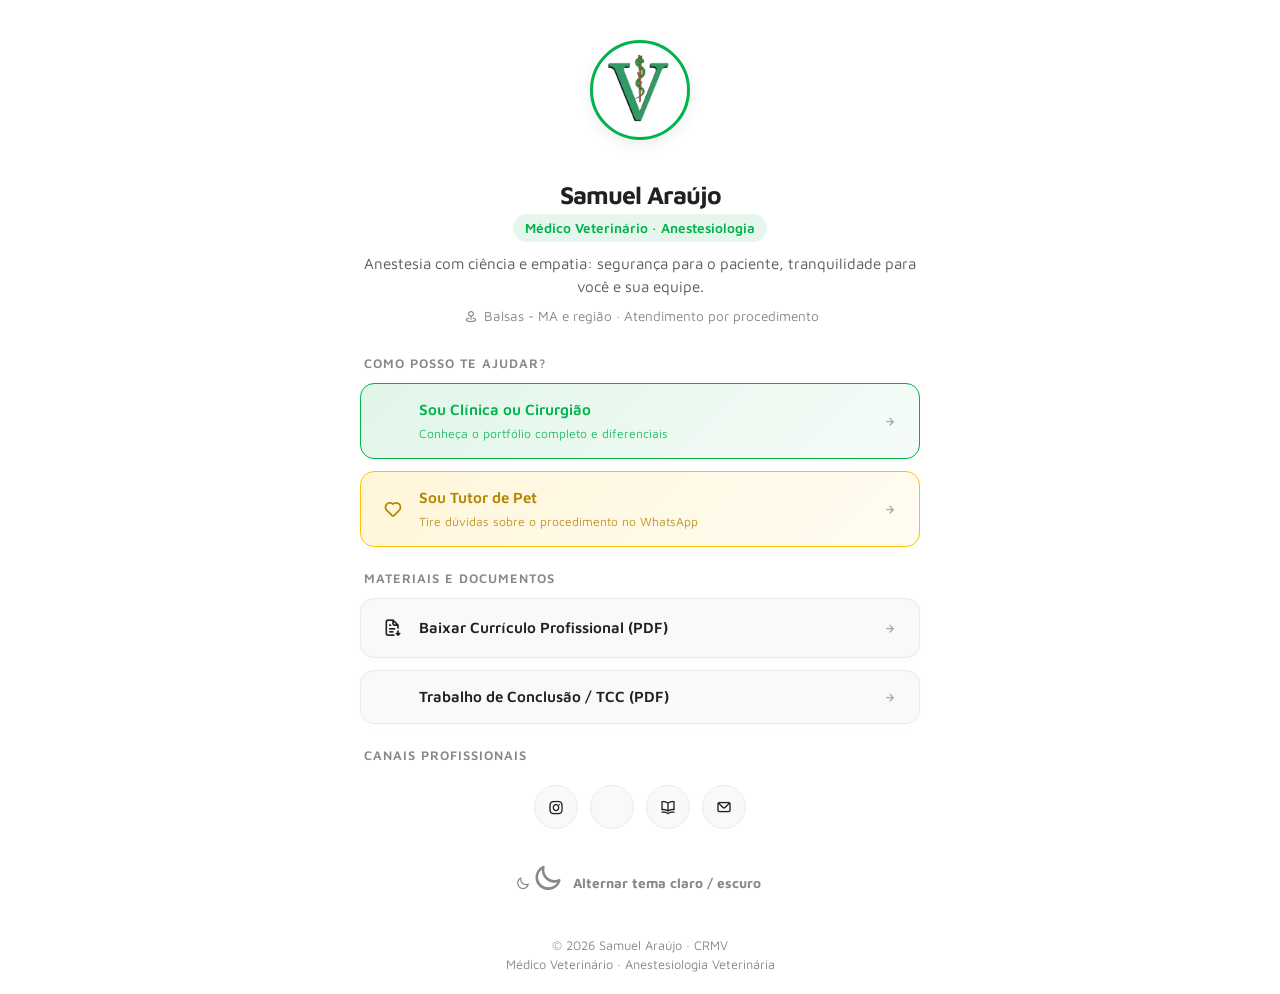
==== links/index.html @ de607daa "feat: estruturacao da pagina do Instagram e eventos de analytics (Fase 2 / 1.2) - Cria subpasta link" ====
<!doctype html>
<html lang="pt-br">
<head>
  <!-- Google Analytics (GA4) -->
  <script async src="https://www.googletagmanager.com/gtag/js?id=G-RKEN3DRMSZ"></script>
  <script>
    window.dataLayer = window.dataLayer || [];
    function gtag(){dataLayer.push(arguments);}
    gtag('js', new Date());
    gtag('config', 'G-RKEN3DRMSZ');
  </script>

  <meta charset="utf-8">
  <meta name="viewport" content="width=device-width, initial-scale=1, shrink-to-fit=no">
  <meta name="description" content="Samuel Araújo | Médico Veterinário Anestesiologista. Anestesia multimodal, segurança e conforto para pacientes veterinários. Links e contatos rápidos.">
  <meta name="author" content="Samuel Araújo">

  <!-- Open Graph / Meta Compartilhamento -->
  <meta property="og:type" content="website">
  <meta property="og:url" content="https://chichat1.github.io/portfolio/links/">
  <meta property="og:title" content="Samuel Araújo | Médico Veterinário Anestesiologista">
  <meta property="og:description" content="Anestesia veterinária multimodal balanceada. Contatos rápidos para clínicas, colegas e tutores.">
  <meta property="og:image" content="https://chichat1.github.io/portfolio/assets/images/og/og-links.jpg">

  <title>Samuel Araújo | Links & Contatos</title>

  <link rel="icon" type="image/png" href="../assets/images/optimized/favicon.png">
  <link rel="stylesheet" href="../assets/css/bootstrap.min.css">
  <link rel="stylesheet" href="../assets/css/unicons.css">
  <link rel="stylesheet" href="../assets/css/style.css">
  <link rel="stylesheet" href="../assets/css/links.css">
</head>

<body class="links-page" data-page="links">
  <div class="links-container">
    <!-- Cabeçalho do Perfil -->
    <header class="links-header">
      <div class="links-avatar-wrapper">
        <img src="../assets/images/optimized/headerlight.webp"
             data-src-dark="../assets/images/optimized/headerdark.webp"
             alt="Foto profissional Samuel Araújo"
             class="links-avatar">
      </div>
      <h1 class="links-title">Samuel Araújo</h1>
      <span class="links-badge">Médico Veterinário · Anestesiologia</span>
      <p class="links-bio">Anestesia com ciência e empatia: segurança para o paciente, tranquilidade para você e sua equipe.</p>
      <div class="links-location">
        <i class="uil uil-map-pin-alt"></i> Balsas - MA e região · Atendimento por procedimento
      </div>
    </header>

    <!-- Bifurcação por Público -->
    <main>
      <div class="links-section-title">Como posso te ajudar?</div>

      <!-- Para Clínicas / Cirurgiões -->
      <a href="../index.html" class="link-btn-card featured-clinic">
        <div class="link-btn-content">
          <span class="link-btn-icon"><i class="uil uil-hospital"></i></span>
          <div>
            <div>Sou Clínica ou Cirurgião</div>
            <small style="font-weight: normal; opacity: 0.85;">Conheça o portfólio completo e diferenciais</small>
          </div>
        </div>
        <span class="link-btn-arrow"><i class="uil uil-arrow-right"></i></span>
      </a>

      <!-- Para Tutores -->
      <a href="https://wa.me/5563992332009?text=Ol%C3%A1%2C%20Samuel!%20Sou%20tutor%20e%20gostaria%20de%20tirar%20d%C3%BAvidas%20sobre%20a%20anestesia%20do%20meu%20pet."
         target="_blank" rel="noopener noreferrer" class="link-btn-card featured-tutor">
        <div class="link-btn-content">
          <span class="link-btn-icon"><i class="uil uil-heart"></i></span>
          <div>
            <div>Sou Tutor de Pet</div>
            <small style="font-weight: normal; opacity: 0.85;">Tire dúvidas sobre o procedimento no WhatsApp</small>
          </div>
        </div>
        <span class="link-btn-arrow"><i class="uil uil-arrow-right"></i></span>
      </a>

      <!-- Materiais & Documentos -->
      <div class="links-section-title">Materiais e Documentos</div>

      <a href="../assets/docs/cv-samuel-araujo.pdf" target="_blank" rel="noopener noreferrer" class="link-btn-card">
        <div class="link-btn-content">
          <span class="link-btn-icon"><i class="uil uil-file-download-alt"></i></span>
          <div>Baixar Currículo Profissional (PDF)</div>
        </div>
        <span class="link-btn-arrow"><i class="uil uil-arrow-right"></i></span>
      </a>

      <a href="../assets/docs/tcc-samuel-araujo.pdf" target="_blank" rel="noopener noreferrer" class="link-btn-card">
        <div class="link-btn-content">
          <span class="link-btn-icon"><i class="uil uil-graduation-cap"></i></span>
          <div>Trabalho de Conclusão / TCC (PDF)</div>
        </div>
        <span class="link-btn-arrow"><i class="uil uil-arrow-right"></i></span>
      </a>

      <!-- Redes Sociais e Perfis -->
      <div class="links-section-title">Canais Profissionais</div>

      <div class="links-social-grid">
        <a href="https://www.instagram.com/mvsamuel.ajlima/" target="_blank" rel="noopener noreferrer"
           class="links-social-icon-btn" title="Instagram" aria-label="Instagram">
          <i class="uil uil-instagram"></i>
        </a>
        <a href="https://www.linkedin.com/in/araujosamuelima/" target="_blank" rel="noopener noreferrer"
           class="links-social-icon-btn" title="LinkedIn" aria-label="LinkedIn">
          <i class="uil uil-linkedin"></i>
        </a>
        <a href="http://lattes.cnpq.br/4197961647434142" target="_blank" rel="noopener noreferrer"
           class="links-social-icon-btn" title="Currículo Lattes" aria-label="Currículo Lattes">
          <i class="uil uil-book-open"></i>
        </a>
        <a href="mailto:mvsamuel.ajlima@gmail.com" class="links-social-icon-btn" title="E-mail" aria-label="E-mail">
          <i class="uil uil-envelope"></i>
        </a>
      </div>

      <!-- Alternador de Tema -->
      <div class="links-theme-toggle">
        <button type="button" class="color-mode">
          <i class="color-mode-icon uil uil-moon"></i> Alternar tema claro / escuro
        </button>
      </div>
    </main>

    <!-- Rodapé -->
    <footer class="links-footer">
      <div>© 2026 Samuel Araújo · CRMV</div>
      <div>Médico Veterinário · Anestesiologia Veterinária</div>
    </footer>
  </div>

  <script src="../assets/js/jquery-3.7.1.min.js"></script>
  <script src="../assets/js/custom.js"></script>
  <script src="../assets/js/analytics-events.js"></script>
</body>
</html>
---- assets/css/unicons.css ----
@font-face {
  font-family: 'unicons';
  src: url('../fonts/unicons.eot?42479262');
  src: url('../fonts/unicons.eot?42479262#iefix') format('embedded-opentype'),
       url('../fonts/unicons.woff2?42479262') format('woff2'),
       url('../fonts/unicons.woff?42479262') format('woff'),
       url('../fonts/unicons.ttf?42479262') format('truetype'),
       url('../fonts/unicons.svg?42479262#unicons') format('svg');
  font-weight: normal;
  font-style: normal;
}
/* Chrome hack: SVG is rendered more smooth in Windozze. 100% magic, uncomment if you need it. */
/* Note, that will break hinting! In other OS-es font will be not as sharp as it could be */
/*
@media screen and (-webkit-min-device-pixel-ratio:0) {
  @font-face {
    font-family: 'unicons';
    src: url('../font/unicons.svg?42479262#unicons') format('svg');
  }
}
*/
 
 [class^="uil-"]:before, [class*=" uil-"]:before {
  font-family: "unicons";
  font-style: normal;
  font-weight: normal;
  speak: none;
 
  display: inline-block;
  text-decoration: inherit;
  width: 1em;
  margin-right: .2em;
  text-align: center;
  /* opacity: .8; */
 
  /* For safety - reset parent styles, that can break glyph codes*/
  font-variant: normal;
  text-transform: none;
 
  /* fix buttons height, for twitter bootstrap */
  line-height: 1em;
 
  /* Animation center compensation - margins should be symmetric */
  /* remove if not needed */
  margin-left: .2em;
 
  /* you can be more comfortable with increased icons size */
  /* font-size: 120%; */
 
  /* Font smoothing. That was taken from TWBS */
  -webkit-font-smoothing: antialiased;
  -moz-osx-font-smoothing: grayscale;
 
  /* Uncomment for 3D effect */
  /* text-shadow: 1px 1px 1px rgba(127, 127, 127, 0.3); */
}
 
.uil-abacus:before { content: '\e800'; } /* '' */
.uil-accessible-icon-alt:before { content: '\e801'; } /* '' */
.uil-adjust-alt:before { content: '\e802'; } /* '' */
.uil-adjust-circle:before { content: '\e803'; } /* '' */
.uil-adjust-half:before { content: '\e804'; } /* '' */
.uil-adjust:before { content: '\e805'; } /* '' */
.uil-airplay:before { content: '\e806'; } /* '' */
.uil-align-alt:before { content: '\e807'; } /* '' */
.uil-align-center-alt:before { content: '\e808'; } /* '' */
.uil-align-center-h:before { content: '\e809'; } /* '' */
.uil-align-center-justify:before { content: '\e80a'; } /* '' */
.uil-align-center-v:before { content: '\e80b'; } /* '' */
.uil-align-center:before { content: '\e80c'; } /* '' */
.uil-align-justify:before { content: '\e80d'; } /* '' */
.uil-align-left-justify:before { content: '\e80e'; } /* '' */
.uil-align-left:before { content: '\e80f'; } /* '' */
.uil-align-letter-right:before { content: '\e810'; } /* '' */
.uil-align-right-justify:before { content: '\e811'; } /* '' */
.uil-align-right:before { content: '\e812'; } /* '' */
.uil-align:before { content: '\e813'; } /* '' */
.uil-ambulance:before { content: '\e814'; } /* '' */
.uil-analysis:before { content: '\e815'; } /* '' */
.uil-analytics:before { content: '\e816'; } /* '' */
.uil-anchor:before { content: '\e817'; } /* '' */
.uil-android-phone-slash:before { content: '\e818'; } /* '' */
.uil-angle-double-down:before { content: '\e819'; } /* '' */
.uil-angle-double-left:before { content: '\e81a'; } /* '' */
.uil-angle-double-right:before { content: '\e81b'; } /* '' */
.uil-angle-double-up:before { content: '\e81c'; } /* '' */
.uil-angle-down:before { content: '\e81d'; } /* '' */
.uil-angle-left:before { content: '\e81e'; } /* '' */
.uil-angle-right-b:before { content: '\e81f'; } /* '' */
.uil-angle-right:before { content: '\e820'; } /* '' */
.uil-angle-up:before { content: '\e821'; } /* '' */
.uil-annoyed-alt:before { content: '\e822'; } /* '' */
.uil-annoyed:before { content: '\e823'; } /* '' */
.uil-apps:before { content: '\e824'; } /* '' */
.uil-archive-alt:before { content: '\e825'; } /* '' */
.uil-archive:before { content: '\e826'; } /* '' */
.uil-arrow-break:before { content: '\e827'; } /* '' */
.uil-arrow-circle-down:before { content: '\e828'; } /* '' */
.uil-arrow-circle-left:before { content: '\e829'; } /* '' */
.uil-arrow-circle-right:before { content: '\e82a'; } /* '' */
.uil-arrow-circle-up:before { content: '\e82b'; } /* '' */
.uil-arrow-compress-h:before { content: '\e82c'; } /* '' */
.uil-arrow-down-left:before { content: '\e82d'; } /* '' */
.uil-arrow-down-right:before { content: '\e82e'; } /* '' */
.uil-arrow-down:before { content: '\e82f'; } /* '' */
.uil-arrow-from-right:before { content: '\e830'; } /* '' */
.uil-arrow-from-top:before { content: '\e831'; } /* '' */
.uil-arrow-growth:before { content: '\e832'; } /* '' */
.uil-arrow-left:before { content: '\e833'; } /* '' */
.uil-arrow-random:before { content: '\e834'; } /* '' */
.uil-arrow-resize-diagonal:before { content: '\e835'; } /* '' */
.uil-arrow-right:before { content: '\e836'; } /* '' */
.uil-arrow-to-bottom:before { content: '\e837'; } /* '' */
.uil-arrow-to-right:before { content: '\e838'; } /* '' */
.uil-arrow-up-left:before { content: '\e839'; } /* '' */
.uil-arrow-up-right:before { content: '\e83a'; } /* '' */
.uil-arrow-up:before { content: '\e83b'; } /* '' */
.uil-arrows-h-alt:before { content: '\e83c'; } /* '' */
.uil-arrows-h:before { content: '\e83d'; } /* '' */
.uil-arrows-left-down:before { content: '\e83e'; } /* '' */
.uil-arrows-maximize:before { content: '\e83f'; } /* '' */
.uil-arrows-merge:before { content: '\e840'; } /* '' */
.uil-arrows-resize-h:before { content: '\e841'; } /* '' */
.uil-arrows-resize-v:before { content: '\e842'; } /* '' */
.uil-arrows-resize:before { content: '\e843'; } /* '' */
.uil-arrows-right-down:before { content: '\e844'; } /* '' */
.uil-arrows-shrink-h:before { content: '\e845'; } /* '' */
.uil-arrows-shrink-v:before { content: '\e846'; } /* '' */
.uil-arrows-up-right:before { content: '\e847'; } /* '' */
.uil-arrows-v-alt:before { content: '\e848'; } /* '' */
.uil-arrows-v:before { content: '\e849'; } /* '' */
.uil-at:before { content: '\e84a'; } /* '' */
.uil-atm-card:before { content: '\e84b'; } /* '' */
.uil-atom:before { content: '\e84c'; } /* '' */
.uil-auto-flash:before { content: '\e84d'; } /* '' */
.uil-award-alt:before { content: '\e84e'; } /* '' */
.uil-award:before { content: '\e84f'; } /* '' */
.uil-baby-carriage:before { content: '\e850'; } /* '' */
.uil-backpack:before { content: '\e851'; } /* '' */
.uil-backspace:before { content: '\e852'; } /* '' */
.uil-backward:before { content: '\e853'; } /* '' */
.uil-bag-alt:before { content: '\e854'; } /* '' */
.uil-bag-slash:before { content: '\e855'; } /* '' */
.uil-bag:before { content: '\e856'; } /* '' */
.uil-ball:before { content: '\e857'; } /* '' */
.uil-ban:before { content: '\e858'; } /* '' */
.uil-bars:before { content: '\e859'; } /* '' */
.uil-basketball-hoop:before { content: '\e85a'; } /* '' */
.uil-basketball:before { content: '\e85b'; } /* '' */
.uil-battery-bolt:before { content: '\e85c'; } /* '' */
.uil-battery-empty:before { content: '\e85d'; } /* '' */
.uil-bed-double:before { content: '\e85e'; } /* '' */
.uil-bed:before { content: '\e85f'; } /* '' */
.uil-bell-school:before { content: '\e860'; } /* '' */
.uil-bell-slash:before { content: '\e861'; } /* '' */
.uil-bill:before { content: '\e862'; } /* '' */
.uil-bitcoin-circle:before { content: '\e863'; } /* '' */
.uil-bitcoin:before { content: '\e864'; } /* '' */
.uil-bluetooth-b:before { content: '\e865'; } /* '' */
.uil-bolt-alt:before { content: '\e866'; } /* '' */
.uil-bolt-slash:before { content: '\e867'; } /* '' */
.uil-bolt:before { content: '\e868'; } /* '' */
.uil-book-alt:before { content: '\e869'; } /* '' */
.uil-book-medical:before { content: '\e86a'; } /* '' */
.uil-book-open:before { content: '\e86b'; } /* '' */
.uil-book-reader:before { content: '\e86c'; } /* '' */
.uil-book:before { content: '\e86d'; } /* '' */
.uil-bookmark-full:before { content: '\e86e'; } /* '' */
.uil-bookmark:before { content: '\e86f'; } /* '' */
.uil-books:before { content: '\e870'; } /* '' */
.uil-boombox:before { content: '\e871'; } /* '' */
.uil-border-alt:before { content: '\e872'; } /* '' */
.uil-border-bottom:before { content: '\e873'; } /* '' */
.uil-border-clear:before { content: '\e874'; } /* '' */
.uil-border-horizontal:before { content: '\e875'; } /* '' */
.uil-border-inner:before { content: '\e876'; } /* '' */
.uil-border-left:before { content: '\e877'; } /* '' */
.uil-border-out:before { content: '\e878'; } /* '' */
.uil-border-right:before { content: '\e879'; } /* '' */
.uil-border-top:before { content: '\e87a'; } /* '' */
.uil-border-vertical:before { content: '\e87b'; } /* '' */
.uil-box:before { content: '\e87c'; } /* '' */
.uil-briefcase-alt:before { content: '\e87d'; } /* '' */
.uil-briefcase:before { content: '\e87e'; } /* '' */
.uil-bright:before { content: '\e87f'; } /* '' */
.uil-brightness-empty:before { content: '\e880'; } /* '' */
.uil-brightness-half:before { content: '\e881'; } /* '' */
.uil-brightness-low:before { content: '\e882'; } /* '' */
.uil-brightness-minus:before { content: '\e883'; } /* '' */
.uil-brightness-plus:before { content: '\e884'; } /* '' */
.uil-brightness:before { content: '\e885'; } /* '' */
.uil-bring-bottom:before { content: '\e886'; } /* '' */
.uil-bring-front:before { content: '\e887'; } /* '' */
.uil-brush-alt:before { content: '\e888'; } /* '' */
.uil-bug:before { content: '\e889'; } /* '' */
.uil-building:before { content: '\e88a'; } /* '' */
.uil-bullseye:before { content: '\e88b'; } /* '' */
.uil-bus-alt:before { content: '\e88c'; } /* '' */
.uil-bus-school:before { content: '\e88d'; } /* '' */
.uil-bus:before { content: '\e88e'; } /* '' */
.uil-calcualtor:before { content: '\e88f'; } /* '' */
.uil-calculator-alt:before { content: '\e890'; } /* '' */
.uil-calendar-alt:before { content: '\e891'; } /* '' */
.uil-calendar-slash:before { content: '\e892'; } /* '' */
.uil-calender:before { content: '\e893'; } /* '' */
.uil-calling:before { content: '\e894'; } /* '' */
.uil-camera-plus:before { content: '\e895'; } /* '' */
.uil-camera-slash:before { content: '\e896'; } /* '' */
.uil-camera:before { content: '\e897'; } /* '' */
.uil-cancel:before { content: '\e898'; } /* '' */
.uil-capsule:before { content: '\e899'; } /* '' */
.uil-capture:before { content: '\e89a'; } /* '' */
.uil-car-sideview:before { content: '\e89b'; } /* '' */
.uil-car-slash:before { content: '\e89c'; } /* '' */
.uil-car-wash:before { content: '\e89d'; } /* '' */
.uil-car:before { content: '\e89e'; } /* '' */
.uil-card-atm:before { content: '\e89f'; } /* '' */
.uil-caret-right:before { content: '\e8a0'; } /* '' */
.uil-cart:before { content: '\e8a1'; } /* '' */
.uil-cell:before { content: '\e8a2'; } /* '' */
.uil-celsius:before { content: '\e8a3'; } /* '' */
.uil-chart-bar-alt:before { content: '\e8a4'; } /* '' */
.uil-chart-bar:before { content: '\e8a5'; } /* '' */
.uil-chart-down:before { content: '\e8a6'; } /* '' */
.uil-chart-growth-alt:before { content: '\e8a7'; } /* '' */
.uil-chart-growth:before { content: '\e8a8'; } /* '' */
.uil-chart-line:before { content: '\e8a9'; } /* '' */
.uil-chart-pie-alt:before { content: '\e8aa'; } /* '' */
.uil-chart-pie:before { content: '\e8ab'; } /* '' */
.uil-chart:before { content: '\e8ac'; } /* '' */
.uil-chat-bubble-user:before { content: '\e8ad'; } /* '' */
.uil-chat-info:before { content: '\e8ae'; } /* '' */
.uil-chat:before { content: '\e8af'; } /* '' */
.uil-check-circle:before { content: '\e8b0'; } /* '' */
.uil-check-square:before { content: '\e8b1'; } /* '' */
.uil-check:before { content: '\e8b2'; } /* '' */
.uil-circle-layer:before { content: '\e8b3'; } /* '' */
.uil-circle:before { content: '\e8b4'; } /* '' */
.uil-circuit:before { content: '\e8b5'; } /* '' */
.uil-clapper-board:before { content: '\e8b6'; } /* '' */
.uil-clipboard-alt:before { content: '\e8b7'; } /* '' */
.uil-clipboard-blank:before { content: '\e8b8'; } /* '' */
.uil-clipboard-notes:before { content: '\e8b9'; } /* '' */
.uil-clipboard:before { content: '\e8ba'; } /* '' */
.uil-clock-eight:before { content: '\e8bb'; } /* '' */
.uil-clock-five:before { content: '\e8bc'; } /* '' */
.uil-clock-nine:before { content: '\e8bd'; } /* '' */
.uil-clock-seven:before { content: '\e8be'; } /* '' */
.uil-clock-ten:before { content: '\e8bf'; } /* '' */
.uil-clock-three:before { content: '\e8c0'; } /* '' */
.uil-clock-two:before { content: '\e8c1'; } /* '' */
.uil-clock:before { content: '\e8c2'; } /* '' */
.uil-closed-captioning:before { content: '\e8c3'; } /* '' */
.uil-cloud-block:before { content: '\e8c4'; } /* '' */
.uil-cloud-bookmark:before { content: '\e8c5'; } /* '' */
.uil-cloud-check:before { content: '\e8c6'; } /* '' */
.uil-cloud-computing:before { content: '\e8c7'; } /* '' */
.uil-cloud-data-connection:before { content: '\e8c8'; } /* '' */
.uil-cloud-database-tree:before { content: '\e8c9'; } /* '' */
.uil-cloud-download:before { content: '\e8ca'; } /* '' */
.uil-cloud-drizzle:before { content: '\e8cb'; } /* '' */
.uil-cloud-exclamation:before { content: '\e8cc'; } /* '' */
.uil-cloud-hail:before { content: '\e8cd'; } /* '' */
.uil-cloud-heart:before { content: '\e8ce'; } /* '' */
.uil-cloud-info:before { content: '\e8cf'; } /* '' */
.uil-cloud-lock:before { content: '\e8d0'; } /* '' */
.uil-cloud-meatball:before { content: '\e8d1'; } /* '' */
.uil-cloud-moon-hail:before { content: '\e8d2'; } /* '' */
.uil-cloud-moon-meatball:before { content: '\e8d3'; } /* '' */
.uil-cloud-moon-rain:before { content: '\e8d4'; } /* '' */
.uil-cloud-moon-showers:before { content: '\e8d5'; } /* '' */
.uil-cloud-moon:before { content: '\e8d6'; } /* '' */
.uil-cloud-question:before { content: '\e8d7'; } /* '' */
.uil-cloud-rain-sun:before { content: '\e8d8'; } /* '' */
.uil-cloud-rain:before { content: '\e8d9'; } /* '' */
.uil-cloud-redo:before { content: '\e8da'; } /* '' */
.uil-cloud-set:before { content: '\e8db'; } /* '' */
.uil-cloud-share:before { content: '\e8dc'; } /* '' */
.uil-cloud-shield:before { content: '\e8dd'; } /* '' */
.uil-cloud-showers-alt:before { content: '\e8de'; } /* '' */
.uil-cloud-showers-heavy:before { content: '\e8df'; } /* '' */
.uil-cloud-showers:before { content: '\e8e0'; } /* '' */
.uil-cloud-slash:before { content: '\e8e1'; } /* '' */
.uil-cloud-sun-hail:before { content: '\e8e2'; } /* '' */
.uil-cloud-sun-meatball:before { content: '\e8e3'; } /* '' */
.uil-cloud-sun-rain-alt:before { content: '\e8e4'; } /* '' */
.uil-cloud-sun-rain:before { content: '\e8e5'; } /* '' */
.uil-cloud-sun-tear:before { content: '\e8e6'; } /* '' */
.uil-cloud-sun:before { content: '\e8e7'; } /* '' */
.uil-cloud-times:before { content: '\e8e8'; } /* '' */
.uil-cloud-unlock:before { content: '\e8e9'; } /* '' */
.uil-cloud-upload:before { content: '\e8ea'; } /* '' */
.uil-cloud-wifi:before { content: '\e8eb'; } /* '' */
.uil-cloud-wind:before { content: '\e8ec'; } /* '' */
.uil-cloud:before { content: '\e8ed'; } /* '' */
.uil-clouds:before { content: '\e8ee'; } /* '' */
.uil-club:before { content: '\e8ef'; } /* '' */
.uil-code:before { content: '\e8f0'; } /* '' */
.uil-coffee:before { content: '\e8f1'; } /* '' */
.uil-cog:before { content: '\e8f2'; } /* '' */
.uil-coins:before { content: '\e8f3'; } /* '' */
.uil-columns:before { content: '\e8f4'; } /* '' */
.uil-comment-alt-block:before { content: '\e8f5'; } /* '' */
.uil-comment-alt-chart-lines:before { content: '\e8f6'; } /* '' */
.uil-comment-alt-check:before { content: '\e8f7'; } /* '' */
.uil-comment-alt-dots:before { content: '\e8f8'; } /* '' */
.uil-comment-alt-download:before { content: '\e8f9'; } /* '' */
.uil-comment-alt-edit:before { content: '\e8fa'; } /* '' */
.uil-comment-alt-exclamation:before { content: '\e8fb'; } /* '' */
.uil-comment-alt-heart:before { content: '\e8fc'; } /* '' */
.uil-comment-alt-image:before { content: '\e8fd'; } /* '' */
.uil-comment-alt-info:before { content: '\e8fe'; } /* '' */
.uil-comment-alt-lines:before { content: '\e8ff'; } /* '' */
.uil-comment-alt-lock:before { content: '\e900'; } /* '' */
.uil-comment-alt-medical:before { content: '\e901'; } /* '' */
.uil-comment-alt-message:before { content: '\e902'; } /* '' */
.uil-comment-alt-notes:before { content: '\e903'; } /* '' */
.uil-comment-alt-plus:before { content: '\e904'; } /* '' */
.uil-comment-alt-question:before { content: '\e905'; } /* '' */
.uil-comment-alt-redo:before { content: '\e906'; } /* '' */
.uil-comment-alt-search:before { content: '\e907'; } /* '' */
.uil-comment-alt-share:before { content: '\e908'; } /* '' */
.uil-comment-alt-shield:before { content: '\e909'; } /* '' */
.uil-comment-alt-upload:before { content: '\e90a'; } /* '' */
.uil-comment-alt-verify:before { content: '\e90b'; } /* '' */
.uil-comment-alt:before { content: '\e90c'; } /* '' */
.uil-comment-block:before { content: '\e90d'; } /* '' */
.uil-comment-chart-line:before { content: '\e90e'; } /* '' */
.uil-comment-check:before { content: '\e90f'; } /* '' */
.uil-comment-dots:before { content: '\e910'; } /* '' */
.uil-comment-download:before { content: '\e911'; } /* '' */
.uil-comment-edit:before { content: '\e912'; } /* '' */
.uil-comment-exclamation:before { content: '\e913'; } /* '' */
.uil-comment-heart:before { content: '\e914'; } /* '' */
.uil-comment-image:before { content: '\e915'; } /* '' */
.uil-comment-info-alt:before { content: '\e916'; } /* '' */
.uil-comment-info:before { content: '\e917'; } /* '' */
.uil-comment-lines:before { content: '\e918'; } /* '' */
.uil-comment-lock:before { content: '\e919'; } /* '' */
.uil-comment-medical:before { content: '\e91a'; } /* '' */
.uil-comment-message:before { content: '\e91b'; } /* '' */
.uil-comment-notes:before { content: '\e91c'; } /* '' */
.uil-comment-plus:before { content: '\e91d'; } /* '' */
.uil-comment-question:before { content: '\e91e'; } /* '' */
.uil-comment-redo:before { content: '\e91f'; } /* '' */
.uil-comment-search:before { content: '\e920'; } /* '' */
.uil-comment-share:before { content: '\e921'; } /* '' */
.uil-comment-shield:before { content: '\e922'; } /* '' */
.uil-comment-slash:before { content: '\e923'; } /* '' */
.uil-comment-upload:before { content: '\e924'; } /* '' */
.uil-comment-verify:before { content: '\e925'; } /* '' */
.uil-comment:before { content: '\e926'; } /* '' */
.uil-comments-alt:before { content: '\e927'; } /* '' */
.uil-comments:before { content: '\e928'; } /* '' */
.uil-commnet-alt-slash:before { content: '\e929'; } /* '' */
.uil-compact-disc:before { content: '\e92a'; } /* '' */
.uil-compass:before { content: '\e92b'; } /* '' */
.uil-compress-alt-left:before { content: '\e92c'; } /* '' */
.uil-compress-alt:before { content: '\e92d'; } /* '' */
.uil-compress-arrows:before { content: '\e92e'; } /* '' */
.uil-compress-lines:before { content: '\e92f'; } /* '' */
.uil-compress-point:before { content: '\e930'; } /* '' */
.uil-compress-v:before { content: '\e931'; } /* '' */
.uil-compress:before { content: '\e932'; } /* '' */
.uil-computer-mouse:before { content: '\e933'; } /* '' */
.uil-confused:before { content: '\e934'; } /* '' */
.uil-constructor:before { content: '\e935'; } /* '' */
.uil-copy-alt:before { content: '\e936'; } /* '' */
.uil-copy-landscape:before { content: '\e937'; } /* '' */
.uil-copy:before { content: '\e938'; } /* '' */
.uil-copyright:before { content: '\e939'; } /* '' */
.uil-corner-down-left:before { content: '\e93a'; } /* '' */
.uil-corner-down-right-alt:before { content: '\e93b'; } /* '' */
.uil-corner-down-right:before { content: '\e93c'; } /* '' */
.uil-corner-left-down:before { content: '\e93d'; } /* '' */
.uil-corner-right-down:before { content: '\e93e'; } /* '' */
.uil-corner-up-left-alt:before { content: '\e93f'; } /* '' */
.uil-corner-up-left:before { content: '\e940'; } /* '' */
.uil-corner-up-right-alt:before { content: '\e941'; } /* '' */
.uil-corner-up-right:before { content: '\e942'; } /* '' */
.uil-creative-commons-pd-alt:before { content: '\e943'; } /* '' */
.uil-creative-commons-pd:before { content: '\e944'; } /* '' */
.uil-crockery:before { content: '\e945'; } /* '' */
.uil-crop-alt-rotate-left:before { content: '\e946'; } /* '' */
.uil-crop-alt-rotate-right:before { content: '\e947'; } /* '' */
.uil-crop-alt:before { content: '\e948'; } /* '' */
.uil-crosshair-alt:before { content: '\e949'; } /* '' */
.uil-crosshair:before { content: '\e94a'; } /* '' */
.uil-crosshairs:before { content: '\e94b'; } /* '' */
.uil-cube:before { content: '\e94c'; } /* '' */
.uil-data-sharing:before { content: '\e94d'; } /* '' */
.uil-database-alt:before { content: '\e94e'; } /* '' */
.uil-database:before { content: '\e94f'; } /* '' */
.uil-desert:before { content: '\e950'; } /* '' */
.uil-desktop-alt-slash:before { content: '\e951'; } /* '' */
.uil-desktop-alt:before { content: '\e952'; } /* '' */
.uil-desktop-cloud-alt:before { content: '\e953'; } /* '' */
.uil-desktop-slash:before { content: '\e954'; } /* '' */
.uil-desktop:before { content: '\e955'; } /* '' */
.uil-dialpad-alt:before { content: '\e956'; } /* '' */
.uil-dialpad:before { content: '\e957'; } /* '' */
.uil-diamond:before { content: '\e958'; } /* '' */
.uil-diary-alt:before { content: '\e959'; } /* '' */
.uil-diary:before { content: '\e95a'; } /* '' */
.uil-dice-five:before { content: '\e95b'; } /* '' */
.uil-dice-four:before { content: '\e95c'; } /* '' */
.uil-dice-one:before { content: '\e95d'; } /* '' */
.uil-dice-six:before { content: '\e95e'; } /* '' */
.uil-dice-three:before { content: '\e95f'; } /* '' */
.uil-dice-two:before { content: '\e960'; } /* '' */
.uil-direction:before { content: '\e961'; } /* '' */
.uil-directions:before { content: '\e962'; } /* '' */
.uil-dizzy-meh:before { content: '\e963'; } /* '' */
.uil-dna:before { content: '\e964'; } /* '' */
.uil-document-layout-center:before { content: '\e965'; } /* '' */
.uil-document-layout-left:before { content: '\e966'; } /* '' */
.uil-document-layout-right:before { content: '\e967'; } /* '' */
.uil-document:before { content: '\e968'; } /* '' */
.uil-dollar-alt:before { content: '\e969'; } /* '' */
.uil-dollar-sign-alt:before { content: '\e96a'; } /* '' */
.uil-dollar-sign:before { content: '\e96b'; } /* '' */
.uil-down-arrow:before { content: '\e96c'; } /* '' */
.uil-download-alt:before { content: '\e96d'; } /* '' */
.uil-dribbble:before { content: '\e96e'; } /* '' */
.uil-drill:before { content: '\e96f'; } /* '' */
.uil-dropbox:before { content: '\e970'; } /* '' */
.uil-dumbbell:before { content: '\e971'; } /* '' */
.uil-edit-alt:before { content: '\e972'; } /* '' */
.uil-edit:before { content: '\e973'; } /* '' */
.uil-ellipsis-h:before { content: '\e974'; } /* '' */
.uil-ellipsis-v:before { content: '\e975'; } /* '' */
.uil-emoji:before { content: '\e976'; } /* '' */
.uil-enter:before { content: '\e977'; } /* '' */
.uil-entry:before { content: '\e978'; } /* '' */
.uil-envelope-add:before { content: '\e979'; } /* '' */
.uil-envelope-alt:before { content: '\e97a'; } /* '' */
.uil-envelope-block:before { content: '\e97b'; } /* '' */
.uil-envelope-bookmark:before { content: '\e97c'; } /* '' */
.uil-envelope-check:before { content: '\e97d'; } /* '' */
.uil-envelope-download-alt:before { content: '\e97e'; } /* '' */
.uil-envelope-download:before { content: '\e97f'; } /* '' */
.uil-envelope-edit:before { content: '\e980'; } /* '' */
.uil-envelope-exclamation:before { content: '\e981'; } /* '' */
.uil-envelope-heart:before { content: '\e982'; } /* '' */
.uil-envelope-info:before { content: '\e983'; } /* '' */
.uil-envelope-lock:before { content: '\e984'; } /* '' */
.uil-envelope-minus:before { content: '\e985'; } /* '' */
.uil-envelope-open:before { content: '\e986'; } /* '' */
.uil-envelope-question:before { content: '\e987'; } /* '' */
.uil-envelope-receive:before { content: '\e988'; } /* '' */
.uil-envelope-redo:before { content: '\e989'; } /* '' */
.uil-envelope-search:before { content: '\e98a'; } /* '' */
.uil-envelope-send:before { content: '\e98b'; } /* '' */
.uil-envelope-share:before { content: '\e98c'; } /* '' */
.uil-envelope-shield:before { content: '\e98d'; } /* '' */
.uil-envelope-star:before { content: '\e98e'; } /* '' */
.uil-envelope-times:before { content: '\e98f'; } /* '' */
.uil-envelope-upload-alt:before { content: '\e990'; } /* '' */
.uil-envelope-upload:before { content: '\e991'; } /* '' */
.uil-envelope:before { content: '\e992'; } /* '' */
.uil-envelopes:before { content: '\e993'; } /* '' */
.uil-equal-circle:before { content: '\e994'; } /* '' */
.uil-euro-circle:before { content: '\e995'; } /* '' */
.uil-euro:before { content: '\e996'; } /* '' */
.uil-exchange-alt:before { content: '\e997'; } /* '' */
.uil-exchange:before { content: '\e998'; } /* '' */
.uil-exclamation-circle:before { content: '\e999'; } /* '' */
.uil-exclamation-octagon:before { content: '\e99a'; } /* '' */
.uil-exclamation-triangle:before { content: '\e99b'; } /* '' */
.uil-exclude:before { content: '\e99c'; } /* '' */
.uil-exit:before { content: '\e99d'; } /* '' */
.uil-expand-alt:before { content: '\e99e'; } /* '' */
.uil-expand-arrows-alt:before { content: '\e99f'; } /* '' */
.uil-expand-arrows:before { content: '\e9a0'; } /* '' */
.uil-expand-from-corner:before { content: '\e9a1'; } /* '' */
.uil-expand-left:before { content: '\e9a2'; } /* '' */
.uil-export:before { content: '\e9a3'; } /* '' */
.uil-exposure-alt:before { content: '\e9a4'; } /* '' */
.uil-exposure-increase:before { content: '\e9a5'; } /* '' */
.uil-external-link-alt:before { content: '\e9a6'; } /* '' */
.uil-eye-slash:before { content: '\e9a7'; } /* '' */
.uil-eye:before { content: '\e9a8'; } /* '' */
.uil-facebook:before { content: '\e9a9'; } /* '' */
.uil-fahrenheit:before { content: '\e9aa'; } /* '' */
.uil-fast-mail-alt:before { content: '\e9ab'; } /* '' */
.uil-fast-mail:before { content: '\e9ac'; } /* '' */
.uil-favorite:before { content: '\e9ad'; } /* '' */
.uil-feedback:before { content: '\e9ae'; } /* '' */
.uil-file-alt:before { content: '\e9af'; } /* '' */
.uil-file-blank:before { content: '\e9b0'; } /* '' */
.uil-file-block-alt:before { content: '\e9b1'; } /* '' */
.uil-file-bookmark-alt:before { content: '\e9b2'; } /* '' */
.uil-file-check-alt:before { content: '\e9b3'; } /* '' */
.uil-file-check:before { content: '\e9b4'; } /* '' */
.uil-file-contract-dollar:before { content: '\e9b5'; } /* '' */
.uil-file-copy-alt:before { content: '\e9b6'; } /* '' */
.uil-file-download-alt:before { content: '\e9b7'; } /* '' */
.uil-file-download:before { content: '\e9b8'; } /* '' */
.uil-file-edit-alt:before { content: '\e9b9'; } /* '' */
.uil-file-exclamation-alt:before { content: '\e9ba'; } /* '' */
.uil-file-exclamation:before { content: '\e9bb'; } /* '' */
.uil-file-heart:before { content: '\e9bc'; } /* '' */
.uil-file-info-alt:before { content: '\e9bd'; } /* '' */
.uil-file-landscape-alt:before { content: '\e9be'; } /* '' */
.uil-file-landscape:before { content: '\e9bf'; } /* '' */
.uil-file-lanscape-slash:before { content: '\e9c0'; } /* '' */
.uil-file-lock-alt:before { content: '\e9c1'; } /* '' */
.uil-file-medical-alt:before { content: '\e9c2'; } /* '' */
.uil-file-medical:before { content: '\e9c3'; } /* '' */
.uil-file-minus-alt:before { content: '\e9c4'; } /* '' */
.uil-file-minus:before { content: '\e9c5'; } /* '' */
.uil-file-network:before { content: '\e9c6'; } /* '' */
.uil-file-plus-alt:before { content: '\e9c7'; } /* '' */
.uil-file-plus:before { content: '\e9c8'; } /* '' */
.uil-file-question-alt:before { content: '\e9c9'; } /* '' */
.uil-file-question:before { content: '\e9ca'; } /* '' */
.uil-file-redo-alt:before { content: '\e9cb'; } /* '' */
.uil-file-search-alt:before { content: '\e9cc'; } /* '' */
.uil-file-share-alt:before { content: '\e9cd'; } /* '' */
.uil-file-shield-alt:before { content: '\e9ce'; } /* '' */
.uil-file-slash:before { content: '\e9cf'; } /* '' */
.uil-file-times-alt:before { content: '\e9d0'; } /* '' */
.uil-file-times:before { content: '\e9d1'; } /* '' */
.uil-file-upload-alt:before { content: '\e9d2'; } /* '' */
.uil-file-upload:before { content: '\e9d3'; } /* '' */
.uil-file:before { content: '\e9d4'; } /* '' */
.uil-files-landscapes-alt:before { content: '\e9d5'; } /* '' */
.uil-files-landscapes:before { content: '\e9d6'; } /* '' */
.uil-film:before { content: '\e9d7'; } /* '' */
.uil-filter-slash:before { content: '\e9d8'; } /* '' */
.uil-filter:before { content: '\e9d9'; } /* '' */
.uil-flask-potion:before { content: '\e9da'; } /* '' */
.uil-flask:before { content: '\e9db'; } /* '' */
.uil-flip-h-alt:before { content: '\e9dc'; } /* '' */
.uil-flip-h:before { content: '\e9dd'; } /* '' */
.uil-flip-v-alt:before { content: '\e9de'; } /* '' */
.uil-flip-v:before { content: '\e9df'; } /* '' */
.uil-flower:before { content: '\e9e0'; } /* '' */
.uil-focus-add:before { content: '\e9e1'; } /* '' */
.uil-focus-target:before { content: '\e9e2'; } /* '' */
.uil-focus:before { content: '\e9e3'; } /* '' */
.uil-folder-check:before { content: '\e9e4'; } /* '' */
.uil-folder-download:before { content: '\e9e5'; } /* '' */
.uil-folder-exclamation:before { content: '\e9e6'; } /* '' */
.uil-folder-heart:before { content: '\e9e7'; } /* '' */
.uil-folder-info:before { content: '\e9e8'; } /* '' */
.uil-folder-lock:before { content: '\e9e9'; } /* '' */
.uil-folder-medical:before { content: '\e9ea'; } /* '' */
.uil-folder-minus:before { content: '\e9eb'; } /* '' */
.uil-folder-network:before { content: '\e9ec'; } /* '' */
.uil-folder-plus:before { content: '\e9ed'; } /* '' */
.uil-folder-question:before { content: '\e9ee'; } /* '' */
.uil-folder-slash:before { content: '\e9ef'; } /* '' */
.uil-folder-times:before { content: '\e9f0'; } /* '' */
.uil-folder-upload:before { content: '\e9f1'; } /* '' */
.uil-folder:before { content: '\e9f2'; } /* '' */
.uil-food:before { content: '\e9f3'; } /* '' */
.uil-football-american:before { content: '\e9f4'; } /* '' */
.uil-football-ball:before { content: '\e9f5'; } /* '' */
.uil-football:before { content: '\e9f6'; } /* '' */
.uil-forecastcloud-moon-tear:before { content: '\e9f7'; } /* '' */
.uil-forwaded-call:before { content: '\e9f8'; } /* '' */
.uil-forward:before { content: '\e9f9'; } /* '' */
.uil-frown:before { content: '\e9fa'; } /* '' */
.uil-game-structure:before { content: '\e9fb'; } /* '' */
.uil-game:before { content: '\e9fc'; } /* '' */
.uil-gift:before { content: '\e9fd'; } /* '' */
.uil-glass-martini-alt-slash:before { content: '\e9fe'; } /* '' */
.uil-glass-martini-alt:before { content: '\e9ff'; } /* '' */
.uil-glass-martini:before { content: '\ea00'; } /* '' */
.uil-glass-tea:before { content: '\ea01'; } /* '' */
.uil-glass:before { content: '\ea02'; } /* '' */
.uil-globe:before { content: '\ea03'; } /* '' */
.uil-gold:before { content: '\ea04'; } /* '' */
.uil-google-drive:before { content: '\ea05'; } /* '' */
.uil-graduation-hat:before { content: '\ea06'; } /* '' */
.uil-graph-bar:before { content: '\ea07'; } /* '' */
.uil-grid:before { content: '\ea08'; } /* '' */
.uil-grids:before { content: '\ea09'; } /* '' */
.uil-grin-tongue-wink-alt:before { content: '\ea0a'; } /* '' */
.uil-grin-tongue-wink:before { content: '\ea0b'; } /* '' */
.uil-grin:before { content: '\ea0c'; } /* '' */
.uil-grip-horizontal-line:before { content: '\ea0d'; } /* '' */
.uil-hdd:before { content: '\ea0e'; } /* '' */
.uil-headphones-alt:before { content: '\ea0f'; } /* '' */
.uil-headphones:before { content: '\ea10'; } /* '' */
.uil-heart-alt:before { content: '\ea11'; } /* '' */
.uil-heart-medical:before { content: '\ea12'; } /* '' */
.uil-heart-rate:before { content: '\ea13'; } /* '' */
.uil-heart-sign:before { content: '\ea14'; } /* '' */
.uil-heart:before { content: '\ea15'; } /* '' */
.uil-heartbeat:before { content: '\ea16'; } /* '' */
.uil-history-alt:before { content: '\ea17'; } /* '' */
.uil-history:before { content: '\ea18'; } /* '' */
.uil-home-alt:before { content: '\ea19'; } /* '' */
.uil-home:before { content: '\ea1a'; } /* '' */
.uil-horizontal-align-center:before { content: '\ea1b'; } /* '' */
.uil-horizontal-align-left:before { content: '\ea1c'; } /* '' */
.uil-horizontal-align-right:before { content: '\ea1d'; } /* '' */
.uil-horizontal-distribution-center:before { content: '\ea1e'; } /* '' */
.uil-horizontal-distribution-left:before { content: '\ea1f'; } /* '' */
.uil-horizontal-distribution-right:before { content: '\ea20'; } /* '' */
.uil-hunting:before { content: '\ea21'; } /* '' */
.uil-image-alt-slash:before { content: '\ea22'; } /* '' */
.uil-image-block:before { content: '\ea23'; } /* '' */
.uil-image-broken:before { content: '\ea24'; } /* '' */
.uil-image-check:before { content: '\ea25'; } /* '' */
.uil-image-download:before { content: '\ea26'; } /* '' */
.uil-image-edit:before { content: '\ea27'; } /* '' */
.uil-image-lock:before { content: '\ea28'; } /* '' */
.uil-image-minus:before { content: '\ea29'; } /* '' */
.uil-image-plus:before { content: '\ea2a'; } /* '' */
.uil-image-question:before { content: '\ea2b'; } /* '' */
.uil-image-redo:before { content: '\ea2c'; } /* '' */
.uil-image-resize-landscape:before { content: '\ea2d'; } /* '' */
.uil-image-resize-square:before { content: '\ea2e'; } /* '' */
.uil-image-search:before { content: '\ea2f'; } /* '' */
.uil-image-share:before { content: '\ea30'; } /* '' */
.uil-image-shield:before { content: '\ea31'; } /* '' */
.uil-image-slash:before { content: '\ea32'; } /* '' */
.uil-image-times:before { content: '\ea33'; } /* '' */
.uil-image-upload:before { content: '\ea34'; } /* '' */
.uil-image-v:before { content: '\ea35'; } /* '' */
.uil-image:before { content: '\ea36'; } /* '' */
.uil-images:before { content: '\ea37'; } /* '' */
.uil-incoming-call:before { content: '\ea38'; } /* '' */
.uil-info-circle:before { content: '\ea39'; } /* '' */
.uil-instagram:before { content: '\ea3a'; } /* '' */
.uil-invoice:before { content: '\ea3b'; } /* '' */
.uil-jackhammer:before { content: '\ea3c'; } /* '' */
.uil-kayak:before { content: '\ea3d'; } /* '' */
.uil-key-skeleton-alt:before { content: '\ea3e'; } /* '' */
.uil-key-skeleton:before { content: '\ea3f'; } /* '' */
.uil-keyboard-alt:before { content: '\ea40'; } /* '' */
.uil-keyboard-hide:before { content: '\ea41'; } /* '' */
.uil-keyboard-show:before { content: '\ea42'; } /* '' */
.uil-keyboard:before { content: '\ea43'; } /* '' */
.uil-keyhole-circle:before { content: '\ea44'; } /* '' */
.uil-keyhole-square-full:before { content: '\ea45'; } /* '' */
.uil-keyhole-square:before { content: '\ea46'; } /* '' */
.uil-kid:before { content: '\ea47'; } /* '' */
.uil-label-alt:before { content: '\ea48'; } /* '' */
.uil-label:before { content: '\ea49'; } /* '' */
.uil-lamp:before { content: '\ea4a'; } /* '' */
.uil-laptop-cloud:before { content: '\ea4b'; } /* '' */
.uil-laptop:before { content: '\ea4c'; } /* '' */
.uil-laughing:before { content: '\ea4d'; } /* '' */
.uil-layer-group-slash:before { content: '\ea4e'; } /* '' */
.uil-layer-group:before { content: '\ea4f'; } /* '' */
.uil-layers-alt:before { content: '\ea50'; } /* '' */
.uil-layers-slash:before { content: '\ea51'; } /* '' */
.uil-layers:before { content: '\ea52'; } /* '' */
.uil-left-arrow-from-left:before { content: '\ea53'; } /* '' */
.uil-left-arrow-to-left:before { content: '\ea54'; } /* '' */
.uil-left-indent-alt:before { content: '\ea55'; } /* '' */
.uil-left-indent:before { content: '\ea56'; } /* '' */
.uil-life-ring:before { content: '\ea57'; } /* '' */
.uil-lightbulb-alt:before { content: '\ea58'; } /* '' */
.uil-lightbulb:before { content: '\ea59'; } /* '' */
.uil-line-alt:before { content: '\ea5a'; } /* '' */
.uil-line-spacing:before { content: '\ea5b'; } /* '' */
.uil-link-alt:before { content: '\ea5c'; } /* '' */
.uil-link-broken:before { content: '\ea5d'; } /* '' */
.uil-link-h:before { content: '\ea5e'; } /* '' */
.uil-link:before { content: '\ea5f'; } /* '' */
.uil-list-ui-alt:before { content: '\ea60'; } /* '' */
.uil-list-ul:before { content: '\ea61'; } /* '' */
.uil-location-arrow-alt:before { content: '\ea62'; } /* '' */
.uil-location-arrow:before { content: '\ea63'; } /* '' */
.uil-location-pin-alt:before { content: '\ea64'; } /* '' */
.uil-location-point:before { content: '\ea65'; } /* '' */
.uil-location:before { content: '\ea66'; } /* '' */
.uil-lock-access:before { content: '\ea67'; } /* '' */
.uil-lock-alt:before { content: '\ea68'; } /* '' */
.uil-lock-open-alt:before { content: '\ea69'; } /* '' */
.uil-lock-slash:before { content: '\ea6a'; } /* '' */
.uil-lock:before { content: '\ea6b'; } /* '' */
.uil-mailbox-alt:before { content: '\ea6c'; } /* '' */
.uil-mailbox:before { content: '\ea6d'; } /* '' */
.uil-map-marker-alt:before { content: '\ea6e'; } /* '' */
.uil-map-marker-edit:before { content: '\ea6f'; } /* '' */
.uil-map-marker-info:before { content: '\ea70'; } /* '' */
.uil-map-marker-minus:before { content: '\ea71'; } /* '' */
.uil-map-marker-plus:before { content: '\ea72'; } /* '' */
.uil-map-marker-question:before { content: '\ea73'; } /* '' */
.uil-map-marker-shield:before { content: '\ea74'; } /* '' */
.uil-map-marker-slash:before { content: '\ea75'; } /* '' */
.uil-map-marker:before { content: '\ea76'; } /* '' */
.uil-map-pin-alt:before { content: '\ea77'; } /* '' */
.uil-map-pin:before { content: '\ea78'; } /* '' */
.uil-map:before { content: '\ea79'; } /* '' */
.uil-mars:before { content: '\ea7a'; } /* '' */
.uil-maximize-left:before { content: '\ea7b'; } /* '' */
.uil-medal:before { content: '\ea7c'; } /* '' */
.uil-medical-drip:before { content: '\ea7d'; } /* '' */
.uil-medical-square-full:before { content: '\ea7e'; } /* '' */
.uil-medical-square:before { content: '\ea7f'; } /* '' */
.uil-medical:before { content: '\ea80'; } /* '' */
.uil-medkit:before { content: '\ea81'; } /* '' */
.uil-meeting-board:before { content: '\ea82'; } /* '' */
.uil-meh-alt:before { content: '\ea83'; } /* '' */
.uil-meh-closed-eye:before { content: '\ea84'; } /* '' */
.uil-meh:before { content: '\ea85'; } /* '' */
.uil-message:before { content: '\ea86'; } /* '' */
.uil-microphone-slash:before { content: '\ea87'; } /* '' */
.uil-microphone:before { content: '\ea88'; } /* '' */
.uil-minus-circle:before { content: '\ea89'; } /* '' */
.uil-minus-path:before { content: '\ea8a'; } /* '' */
.uil-minus-square-full:before { content: '\ea8b'; } /* '' */
.uil-minus-square:before { content: '\ea8c'; } /* '' */
.uil-minus:before { content: '\ea8d'; } /* '' */
.uil-missed-call:before { content: '\ea8e'; } /* '' */
.uil-mobey-bill-slash:before { content: '\ea8f'; } /* '' */
.uil-mobile-android-alt:before { content: '\ea90'; } /* '' */
.uil-mobile-android:before { content: '\ea91'; } /* '' */
.uil-mobile-vibrate:before { content: '\ea92'; } /* '' */
.uil-modem:before { content: '\ea93'; } /* '' */
.uil-money-bill-stack:before { content: '\ea94'; } /* '' */
.uil-money-bill:before { content: '\ea95'; } /* '' */
.uil-money-insert:before { content: '\ea96'; } /* '' */
.uil-money-stack:before { content: '\ea97'; } /* '' */
.uil-money-withdraw:before { content: '\ea98'; } /* '' */
.uil-money-withdrawal:before { content: '\ea99'; } /* '' */
.uil-moneybag-alt:before { content: '\ea9a'; } /* '' */
.uil-moneybag:before { content: '\ea9b'; } /* '' */
.uil-monitor-heart-rate:before { content: '\ea9c'; } /* '' */
.uil-monitor:before { content: '\ea9d'; } /* '' */
.uil-moon-eclipse:before { content: '\ea9e'; } /* '' */
.uil-moon:before { content: '\ea9f'; } /* '' */
.uil-moonset:before { content: '\eaa0'; } /* '' */
.uil-mountains-sun:before { content: '\eaa1'; } /* '' */
.uil-mountains:before { content: '\eaa2'; } /* '' */
.uil-mouse-alt:before { content: '\eaa3'; } /* '' */
.uil-mouse:before { content: '\eaa4'; } /* '' */
.uil-multiply:before { content: '\eaa5'; } /* '' */
.uil-music-note:before { content: '\eaa6'; } /* '' */
.uil-music-tune-slash:before { content: '\eaa7'; } /* '' */
.uil-music:before { content: '\eaa8'; } /* '' */
.uil-n-a:before { content: '\eaa9'; } /* '' */
.uil-navigator:before { content: '\eaaa'; } /* '' */
.uil-nerd:before { content: '\eaab'; } /* '' */
.uil-newspaper:before { content: '\eaac'; } /* '' */
.uil-ninja:before { content: '\eaad'; } /* '' */
.uil-no-entry:before { content: '\eaae'; } /* '' */
.uil-notebooks:before { content: '\eaaf'; } /* '' */
.uil-notes:before { content: '\eab0'; } /* '' */
.uil-object-group:before { content: '\eab1'; } /* '' */
.uil-object-ungroup:before { content: '\eab2'; } /* '' */
.uil-octagon:before { content: '\eab3'; } /* '' */
.uil-outgoing-call:before { content: '\eab4'; } /* '' */
.uil-package:before { content: '\eab5'; } /* '' */
.uil-padlock:before { content: '\eab6'; } /* '' */
.uil-paint-tool:before { content: '\eab7'; } /* '' */
.uil-panorama-h-alt:before { content: '\eab8'; } /* '' */
.uil-panorama-h:before { content: '\eab9'; } /* '' */
.uil-panorama-v:before { content: '\eaba'; } /* '' */
.uil-paperclip:before { content: '\eabb'; } /* '' */
.uil-paragraph:before { content: '\eabc'; } /* '' */
.uil-parcel:before { content: '\eabd'; } /* '' */
.uil-parking-square:before { content: '\eabe'; } /* '' */
.uil-pathfinder-unite:before { content: '\eabf'; } /* '' */
.uil-pathfinder:before { content: '\eac0'; } /* '' */
.uil-pause-circle:before { content: '\eac1'; } /* '' */
.uil-pause:before { content: '\eac2'; } /* '' */
.uil-pen:before { content: '\eac3'; } /* '' */
.uil-pentagon:before { content: '\eac4'; } /* '' */
.uil-phone-alt:before { content: '\eac5'; } /* '' */
.uil-phone-pause:before { content: '\eac6'; } /* '' */
.uil-phone-slash:before { content: '\eac7'; } /* '' */
.uil-phone-times:before { content: '\eac8'; } /* '' */
.uil-phone-volume:before { content: '\eac9'; } /* '' */
.uil-phone:before { content: '\eaca'; } /* '' */
.uil-picture:before { content: '\eacb'; } /* '' */
.uil-plane-arrival:before { content: '\eacc'; } /* '' */
.uil-plane-departure:before { content: '\eacd'; } /* '' */
.uil-plane-fly:before { content: '\eace'; } /* '' */
.uil-plane:before { content: '\eacf'; } /* '' */
.uil-play-circle:before { content: '\ead0'; } /* '' */
.uil-play:before { content: '\ead1'; } /* '' */
.uil-plug:before { content: '\ead2'; } /* '' */
.uil-plus-circle:before { content: '\ead3'; } /* '' */
.uil-plus-square:before { content: '\ead4'; } /* '' */
.uil-plus:before { content: '\ead5'; } /* '' */
.uil-podium:before { content: '\ead6'; } /* '' */
.uil-polygon:before { content: '\ead7'; } /* '' */
.uil-post-stamp:before { content: '\ead8'; } /* '' */
.uil-postcard:before { content: '\ead9'; } /* '' */
.uil-pound-circle:before { content: '\eada'; } /* '' */
.uil-pound:before { content: '\eadb'; } /* '' */
.uil-power:before { content: '\eadc'; } /* '' */
.uil-prescription-bottle:before { content: '\eadd'; } /* '' */
.uil-presentation-check:before { content: '\eade'; } /* '' */
.uil-presentation-edit:before { content: '\eadf'; } /* '' */
.uil-presentation-line:before { content: '\eae0'; } /* '' */
.uil-presentation-lines-alt:before { content: '\eae1'; } /* '' */
.uil-presentation-minus:before { content: '\eae2'; } /* '' */
.uil-presentation-play:before { content: '\eae3'; } /* '' */
.uil-presentation-plus:before { content: '\eae4'; } /* '' */
.uil-presentation-times:before { content: '\eae5'; } /* '' */
.uil-presentation:before { content: '\eae6'; } /* '' */
.uil-previous:before { content: '\eae7'; } /* '' */
.uil-pricetag-alt:before { content: '\eae8'; } /* '' */
.uil-print-slash:before { content: '\eae9'; } /* '' */
.uil-print:before { content: '\eaea'; } /* '' */
.uil-processor:before { content: '\eaeb'; } /* '' */
.uil-pump:before { content: '\eaec'; } /* '' */
.uil-puzzle-piece:before { content: '\eaed'; } /* '' */
.uil-question-circle:before { content: '\eaee'; } /* '' */
.uil-rainbow:before { content: '\eaef'; } /* '' */
.uil-raindrops-alt:before { content: '\eaf0'; } /* '' */
.uil-raindrops:before { content: '\eaf1'; } /* '' */
.uil-receipt-alt:before { content: '\eaf2'; } /* '' */
.uil-receipt:before { content: '\eaf3'; } /* '' */
.uil-record-audio:before { content: '\eaf4'; } /* '' */
.uil-redo:before { content: '\eaf5'; } /* '' */
.uil-refresh:before { content: '\eaf6'; } /* '' */
.uil-registered:before { content: '\eaf7'; } /* '' */
.uil-repeat:before { content: '\eaf8'; } /* '' */
.uil-restaurant:before { content: '\eaf9'; } /* '' */
.uil-right-indent-alt:before { content: '\eafa'; } /* '' */
.uil-rope-way:before { content: '\eafb'; } /* '' */
.uil-rotate-360:before { content: '\eafc'; } /* '' */
.uil-rss-alt:before { content: '\eafd'; } /* '' */
.uil-rss-interface:before { content: '\eafe'; } /* '' */
.uil-rss:before { content: '\eaff'; } /* '' */
.uil-ruler-combined:before { content: '\eb00'; } /* '' */
.uil-ruler:before { content: '\eb01'; } /* '' */
.uil-sad-cry:before { content: '\eb02'; } /* '' */
.uil-sad-crying:before { content: '\eb03'; } /* '' */
.uil-sad-dizzy:before { content: '\eb04'; } /* '' */
.uil-sad-squint:before { content: '\eb05'; } /* '' */
.uil-sad:before { content: '\eb06'; } /* '' */
.uil-scaling-left:before { content: '\eb07'; } /* '' */
.uil-scaling-right:before { content: '\eb08'; } /* '' */
.uil-scenery:before { content: '\eb09'; } /* '' */
.uil-schedule:before { content: '\eb0a'; } /* '' */
.uil-science:before { content: '\eb0b'; } /* '' */
.uil-screw:before { content: '\eb0c'; } /* '' */
.uil-scroll-h:before { content: '\eb0d'; } /* '' */
.uil-scroll:before { content: '\eb0e'; } /* '' */
.uil-search-alt:before { content: '\eb0f'; } /* '' */
.uil-search-minus:before { content: '\eb10'; } /* '' */
.uil-search-plus:before { content: '\eb11'; } /* '' */
.uil-search:before { content: '\eb12'; } /* '' */
.uil-server-alt:before { content: '\eb13'; } /* '' */
.uil-server-connection:before { content: '\eb14'; } /* '' */
.uil-server-network-alt:before { content: '\eb15'; } /* '' */
.uil-server-network:before { content: '\eb16'; } /* '' */
.uil-server:before { content: '\eb17'; } /* '' */
.uil-servers:before { content: '\eb18'; } /* '' */
.uil-servicemark:before { content: '\eb19'; } /* '' */
.uil-share-alt:before { content: '\eb1a'; } /* '' */
.uil-shield-check:before { content: '\eb1b'; } /* '' */
.uil-shield-exclamation:before { content: '\eb1c'; } /* '' */
.uil-shield-question:before { content: '\eb1d'; } /* '' */
.uil-shield-slash:before { content: '\eb1e'; } /* '' */
.uil-shield:before { content: '\eb1f'; } /* '' */
.uil-ship:before { content: '\eb20'; } /* '' */
.uil-shop:before { content: '\eb21'; } /* '' */
.uil-shopping-basket:before { content: '\eb22'; } /* '' */
.uil-shopping-cart-alt:before { content: '\eb23'; } /* '' */
.uil-shopping-trolley:before { content: '\eb24'; } /* '' */
.uil-shovel:before { content: '\eb25'; } /* '' */
.uil-shrink:before { content: '\eb26'; } /* '' */
.uil-shuffle:before { content: '\eb27'; } /* '' */
.uil-shutter-alt:before { content: '\eb28'; } /* '' */
.uil-shutter:before { content: '\eb29'; } /* '' */
.uil-sick:before { content: '\eb2a'; } /* '' */
.uil-sign-alt:before { content: '\eb2b'; } /* '' */
.uil-sign-in-alt:before { content: '\eb2c'; } /* '' */
.uil-sign-left:before { content: '\eb2d'; } /* '' */
.uil-sign-out-alt:before { content: '\eb2e'; } /* '' */
.uil-sign-right:before { content: '\eb2f'; } /* '' */
.uil-signal-alt-3:before { content: '\eb30'; } /* '' */
.uil-signal-alt:before { content: '\eb31'; } /* '' */
.uil-signal:before { content: '\eb32'; } /* '' */
.uil-silence:before { content: '\eb33'; } /* '' */
.uil-silent-squint:before { content: '\eb34'; } /* '' */
.uil-sim-card:before { content: '\eb35'; } /* '' */
.uil-sitemap:before { content: '\eb36'; } /* '' */
.uil-skip-forward-alt:before { content: '\eb37'; } /* '' */
.uil-skip-forward-circle:before { content: '\eb38'; } /* '' */
.uil-skip-forward:before { content: '\eb39'; } /* '' */
.uil-sliders-v-alt:before { content: '\eb3a'; } /* '' */
.uil-sliders-v:before { content: '\eb3b'; } /* '' */
.uil-smile-beam:before { content: '\eb3c'; } /* '' */
.uil-smile-dizzy:before { content: '\eb3d'; } /* '' */
.uil-smile-squint-wink-alt:before { content: '\eb3e'; } /* '' */
.uil-smile-squint-wink:before { content: '\eb3f'; } /* '' */
.uil-smile-wink-alt:before { content: '\eb40'; } /* '' */
.uil-smile-wink:before { content: '\eb41'; } /* '' */
.uil-smile:before { content: '\eb42'; } /* '' */
.uil-snow-flake:before { content: '\eb43'; } /* '' */
.uil-snowflake-alt:before { content: '\eb44'; } /* '' */
.uil-snowflake:before { content: '\eb45'; } /* '' */
.uil-sort-amount-down:before { content: '\eb46'; } /* '' */
.uil-sort-amount-up:before { content: '\eb47'; } /* '' */
.uil-sort:before { content: '\eb48'; } /* '' */
.uil-sorting:before { content: '\eb49'; } /* '' */
.uil-space-key:before { content: '\eb4a'; } /* '' */
.uil-spade:before { content: '\eb4b'; } /* '' */
.uil-sperms:before { content: '\eb4c'; } /* '' */
.uil-spin:before { content: '\eb4d'; } /* '' */
.uil-sport:before { content: '\eb4e'; } /* '' */
.uil-square-full:before { content: '\eb4f'; } /* '' */
.uil-square-shape:before { content: '\eb50'; } /* '' */
.uil-square:before { content: '\eb51'; } /* '' */
.uil-squint:before { content: '\eb52'; } /* '' */
.uil-star-half-alt:before { content: '\eb53'; } /* '' */
.uil-star:before { content: '\eb54'; } /* '' */
.uil-step-backward-alt:before { content: '\eb55'; } /* '' */
.uil-step-backward-circle:before { content: '\eb56'; } /* '' */
.uil-step-backward:before { content: '\eb57'; } /* '' */
.uil-step-forward:before { content: '\eb58'; } /* '' */
.uil-stop-circle:before { content: '\eb59'; } /* '' */
.uil-stopwatch-slash:before { content: '\eb5a'; } /* '' */
.uil-stopwatch:before { content: '\eb5b'; } /* '' */
.uil-store-alt:before { content: '\eb5c'; } /* '' */
.uil-store:before { content: '\eb5d'; } /* '' */
.uil-streering:before { content: '\eb5e'; } /* '' */
.uil-stretcher:before { content: '\eb5f'; } /* '' */
.uil-subject:before { content: '\eb60'; } /* '' */
.uil-subway-alt:before { content: '\eb61'; } /* '' */
.uil-subway:before { content: '\eb62'; } /* '' */
.uil-suitcase-alt:before { content: '\eb63'; } /* '' */
.uil-suitcase:before { content: '\eb64'; } /* '' */
.uil-sun:before { content: '\eb65'; } /* '' */
.uil-sunset:before { content: '\eb66'; } /* '' */
.uil-surprise:before { content: '\eb67'; } /* '' */
.uil-swatchbook:before { content: '\eb68'; } /* '' */
.uil-swimmer:before { content: '\eb69'; } /* '' */
.uil-symbol:before { content: '\eb6a'; } /* '' */
.uil-sync-exclamation:before { content: '\eb6b'; } /* '' */
.uil-sync-slash:before { content: '\eb6c'; } /* '' */
.uil-sync:before { content: '\eb6d'; } /* '' */
.uil-syringe:before { content: '\eb6e'; } /* '' */
.uil-table:before { content: '\eb6f'; } /* '' */
.uil-tablet:before { content: '\eb70'; } /* '' */
.uil-tablets:before { content: '\eb71'; } /* '' */
.uil-tachometer-fast:before { content: '\eb72'; } /* '' */
.uil-tag-alt:before { content: '\eb73'; } /* '' */
.uil-tag:before { content: '\eb74'; } /* '' */
.uil-tape:before { content: '\eb75'; } /* '' */
.uil-taxi:before { content: '\eb76'; } /* '' */
.uil-tear:before { content: '\eb77'; } /* '' */
.uil-technology:before { content: '\eb78'; } /* '' */
.uil-telescope:before { content: '\eb79'; } /* '' */
.uil-temperature-empty:before { content: '\eb7a'; } /* '' */
.uil-temperature-half:before { content: '\eb7b'; } /* '' */
.uil-temperature-minus:before { content: '\eb7c'; } /* '' */
.uil-temperature-plus:before { content: '\eb7d'; } /* '' */
.uil-temperature-quarter:before { content: '\eb7e'; } /* '' */
.uil-temperature-three-quarter:before { content: '\eb7f'; } /* '' */
.uil-temperature:before { content: '\eb80'; } /* '' */
.uil-text:before { content: '\eb81'; } /* '' */
.uil-th-large:before { content: '\eb82'; } /* '' */
.uil-th-slash:before { content: '\eb83'; } /* '' */
.uil-th:before { content: '\eb84'; } /* '' */
.uil-thermometer:before { content: '\eb85'; } /* '' */
.uil-thumbs-down:before { content: '\eb86'; } /* '' */
.uil-thumbs-up:before { content: '\eb87'; } /* '' */
.uil-thunderstorm-moon:before { content: '\eb88'; } /* '' */
.uil-thunderstorm-sun:before { content: '\eb89'; } /* '' */
.uil-thunderstorm:before { content: '\eb8a'; } /* '' */
.uil-ticket:before { content: '\eb8b'; } /* '' */
.uil-times-circle:before { content: '\eb8c'; } /* '' */
.uil-times-square:before { content: '\eb8d'; } /* '' */
.uil-times:before { content: '\eb8e'; } /* '' */
.uil-toggle-off:before { content: '\eb8f'; } /* '' */
.uil-toggle-on:before { content: '\eb90'; } /* '' */
.uil-top-arrow-from-top:before { content: '\eb91'; } /* '' */
.uil-top-arrow-to-top:before { content: '\eb92'; } /* '' */
.uil-tornado:before { content: '\eb93'; } /* '' */
.uil-trademark-circle:before { content: '\eb94'; } /* '' */
.uil-trademark:before { content: '\eb95'; } /* '' */
.uil-traffic-barrier:before { content: '\eb96'; } /* '' */
.uil-trash-alt:before { content: '\eb97'; } /* '' */
.uil-trash:before { content: '\eb98'; } /* '' */
.uil-trees:before { content: '\eb99'; } /* '' */
.uil-triangle:before { content: '\eb9a'; } /* '' */
.uil-trophy:before { content: '\eb9b'; } /* '' */
.uil-trowel:before { content: '\eb9c'; } /* '' */
.uil-truck-case:before { content: '\eb9d'; } /* '' */
.uil-truck-loading:before { content: '\eb9e'; } /* '' */
.uil-truck:before { content: '\eb9f'; } /* '' */
.uil-tv-retro-slash:before { content: '\eba0'; } /* '' */
.uil-tv-retro:before { content: '\eba1'; } /* '' */
.uil-umbrella:before { content: '\eba2'; } /* '' */
.uil-unamused:before { content: '\eba3'; } /* '' */
.uil-unlock-alt:before { content: '\eba4'; } /* '' */
.uil-unlock:before { content: '\eba5'; } /* '' */
.uil-upload-alt:before { content: '\eba6'; } /* '' */
.uil-upload:before { content: '\eba7'; } /* '' */
.uil-usd-circle:before { content: '\eba8'; } /* '' */
.uil-usd-square:before { content: '\eba9'; } /* '' */
.uil-user-check:before { content: '\ebaa'; } /* '' */
.uil-user-circle:before { content: '\ebab'; } /* '' */
.uil-user-exclamation:before { content: '\ebac'; } /* '' */
.uil-user-hard-hat:before { content: '\ebad'; } /* '' */
.uil-user-minus:before { content: '\ebae'; } /* '' */
.uil-user-plus:before { content: '\ebaf'; } /* '' */
.uil-user-square:before { content: '\ebb0'; } /* '' */
.uil-user-times:before { content: '\ebb1'; } /* '' */
.uil-user:before { content: '\ebb2'; } /* '' */
.uil-users-alt:before { content: '\ebb3'; } /* '' */
.uil-utensils-alt:before { content: '\ebb4'; } /* '' */
.uil-utensils:before { content: '\ebb5'; } /* '' */
.uil-vector-square-alt:before { content: '\ebb6'; } /* '' */
.uil-vector-square:before { content: '\ebb7'; } /* '' */
.uil-venus:before { content: '\ebb8'; } /* '' */
.uil-vertical-align-bottom:before { content: '\ebb9'; } /* '' */
.uil-vertical-align-center:before { content: '\ebba'; } /* '' */
.uil-vertical-align-top:before { content: '\ebbb'; } /* '' */
.uil-vertical-distribute-bottom:before { content: '\ebbc'; } /* '' */
.uil-vertical-distribution-center:before { content: '\ebbd'; } /* '' */
.uil-vertical-distribution-top:before { content: '\ebbe'; } /* '' */
.uil-video-slash:before { content: '\ebbf'; } /* '' */
.uil-video:before { content: '\ebc0'; } /* '' */
.uil-voicemail-rectangle:before { content: '\ebc1'; } /* '' */
.uil-voicemail:before { content: '\ebc2'; } /* '' */
.uil-volleyball:before { content: '\ebc3'; } /* '' */
.uil-volume-down:before { content: '\ebc4'; } /* '' */
.uil-volume-mute:before { content: '\ebc5'; } /* '' */
.uil-volume-off:before { content: '\ebc6'; } /* '' */
.uil-volume-up:before { content: '\ebc7'; } /* '' */
.uil-volume:before { content: '\ebc8'; } /* '' */
.uil-wall:before { content: '\ebc9'; } /* '' */
.uil-wallet:before { content: '\ebca'; } /* '' */
.uil-watch-alt:before { content: '\ebcb'; } /* '' */
.uil-watch:before { content: '\ebcc'; } /* '' */
.uil-water-drop-slash:before { content: '\ebcd'; } /* '' */
.uil-water-glass:before { content: '\ebce'; } /* '' */
.uil-water:before { content: '\ebcf'; } /* '' */
.uil-web-grid-alt:before { content: '\ebd0'; } /* '' */
.uil-web-grid:before { content: '\ebd1'; } /* '' */
.uil-web-section-alt:before { content: '\ebd2'; } /* '' */
.uil-web-section:before { content: '\ebd3'; } /* '' */
.uil-webcam:before { content: '\ebd4'; } /* '' */
.uil-weight:before { content: '\ebd5'; } /* '' */
.uil-wheel-barrow:before { content: '\ebd6'; } /* '' */
.uil-wheelchair-alt:before { content: '\ebd7'; } /* '' */
.uil-wheelchair:before { content: '\ebd8'; } /* '' */
.uil-wifi-router:before { content: '\ebd9'; } /* '' */
.uil-wifi-slash:before { content: '\ebda'; } /* '' */
.uil-wifi:before { content: '\ebdb'; } /* '' */
.uil-wind:before { content: '\ebdc'; } /* '' */
.uil-window-grid:before { content: '\ebdd'; } /* '' */
.uil-window-maximize:before { content: '\ebde'; } /* '' */
.uil-window-restore:before { content: '\ebdf'; } /* '' */
.uil-window-section:before { content: '\ebe0'; } /* '' */
.uil-window:before { content: '\ebe1'; } /* '' */
.uil-windsock:before { content: '\ebe2'; } /* '' */
.uil-wrench:before { content: '\ebe3'; } /* '' */
.uil-yellow:before { content: '\ebe4'; } /* '' */
.uil-yen-circle:before { content: '\ebe5'; } /* '' */
.uil-yen:before { content: '\ebe6'; } /* '' */
.uil-youtube-alt:before { content: '\ebe7'; } /* '' */
.uil-youtube:before { content: '\ebe8'; } /* '' */
---- assets/css/style.css ----
/*

Tooplate 2115 Marvel

https://www.tooplate.com/view/2115-marvel

*/


@import url("https://fonts.googleapis.com/css?family=Maven+Pro:400,700");

:root {
  --cor-primaria: #00b34a;
  --cor-primaria-hover: #008f3a;
  --cor-destaque: #ffc200;
  --cor-fundo: #ffffff;
  --cor-fundo-secundario: #f9f9f9;
  --cor-texto: #5b5b5b;
  --cor-texto-escuro: #212121;
  --cor-borda: #eaeaea;
  --fonte-titulo: "Maven Pro", sans-serif;
  --fonte-texto: "Maven Pro", sans-serif;
}

body {
  font-family: var(--fonte-texto);
  background-color: var(--cor-fundo);
  color: var(--cor-texto);
  padding-top: 70px;
}

.full-screen {
  padding: 8rem 0;
}

.small-text {
  color: #5b5b5b;
  font-size: 14px;
  font-weight: bold;
  padding: 8px 16px;
  border-radius: 50px;
  letter-spacing: 0.2px;
}

ul {
  margin: 0;
  padding: 0;
}

ul li {
  list-style: none;
}

a {
  font-weight: normal;
  text-decoration: none !important;
  transition: all 0.4s ease;
}

a:hover {
  color: #ffc200 !important;
}

.navbar-brand .uil {
  font-size: 40px;
}

p {
  font-size: 18px;
  font-weight: 300;
  line-height: 1.5;
  color: #5b5b5b;
}

h1,
h2,
h3,
h4,
h5,
h6 {
  font-weight: bold;
  letter-spacing: -1px;
}

h1 {
  color: #212121;
  font-size: 2.8em;
  margin: 24px 0;
}

h2 {
  color: #353535;
  font-size: 2.4em;
  font-weight: bold;
}

h3 {
  color: #484848;
}

h3,
b,
strong {
  font-weight: bold;
}

.custom-btn {
  background: #eee;
  color: #5b5b5b;
  font-weight: bold;
  border-radius: 50px;
  padding: 13px 29px;
  font-size: 14px;
  line-height: normal;
  overflow: hidden;
  transition: all 0.4s ease;
}

.custom-btn:hover {
  color: #00b34a;
}

.custom-btn.custom-btn-bg {
  background: #474559;
  color: #ffffff;
}

.custom-btn.custom-btn-bg:hover {
  background: #00b34a;
  color: #ffffff !important;
}

.animated {
  position: relative;
}

.animated-info {
  display: inline-block;
  vertical-align: top;
  margin-top: 5px;
  min-width: 350px;
  position: relative;
}

.animated-item {
  color: #00b34a;
}

.animated-item {
  font-size: 38px;
  line-height: inherit;
  display: block;
  opacity: 0;
  overflow: hidden;
  position: absolute;
  top: 0;
  right: 0;
  left: 0;
  animation: BottomTotop 6s linear infinite 0s;
}

.animated-item:nth-child(2n+2) {
  animation-delay: 2s;
}

.animated-item:nth-child(3n+3) {
  animation-delay: 4s;
}

@keyframes BottomTotop {
  0% {
    opacity: 0;
  }

  5% {
    opacity: 0;
    transform: translateY(5px);
  }

  10% {
    opacity: 1;
    transform: translateY(0px);
  }

  25% {
    opacity: 1;
    transform: translateY(0px);
  }

  30% {
    opacity: 0;
    transform: translateY(5px);
  }

  80% {
    opacity: 0;
  }

  100% {
    opacity: 0;
  }
}

.navbar {
  position: fixed;
  top: 0;
  right: 0;
  left: 0;
  z-index: 999999;
  will-change: transform;
  transition: transform 200ms linear;
}

.navbar[class*="-unpinned"] {
  transform: translate(0, -150%);
}

.navbar[class*="-pinned"] {
  transform: translate(0, 0);
}

.navbar[class*="headroom--not-top"] {
  background: #ffffff;
  border-bottom: 1px solid #f0f0f0;
  padding-top: 0;
  padding-bottom: 0;
}

.navbar-brand {
  font-weight: bold;
}

.navbar-expand-sm .navbar-nav .nav-link {
  padding: 0 20px;
}

.nav-link {
  font-weight: bold;
  font-size: 16px;
  overflow: hidden;
}

.nav-link span {
  position: relative;
  display: inline-block;
  transition: color 0.3s ease;
}

.nav-link:hover span {
  color: #00b34a; /* Cor da palavra quando o mouse está sobre o link */
  font-weight: bold; /* Aplica negrito no hover */
}

.nav-link span:before {
  position: absolute;
  top: 100%;
  content: attr(data-hover);
  transform: translate3d(0, 0, 0);
}

.navbar-light .navbar-nav .nav-link:focus span,
.navbar-light .navbar-nav .nav-link:hover span {
  transform: translateY(-100%);
}

.navbar-light .navbar-toggler-icon {
  background: none;
}

.navbar-toggler {
  border: 0;
  padding: 0;
  width: 32px;
  height: 32px;
  line-height: 32px;
  outline: none;
  cursor: pointer;
  margin-right: 10px;
}

.navbar-toggler:focus {
  outline: none;
}

.navbar-toggler[aria-expanded="true"] .navbar-toggler-icon:first-child {
  transform: rotate(45deg);
  top: 6px;
}

.navbar-toggler[aria-expanded="true"] .navbar-toggler-icon:nth-child(2) {
  display: none;
}

.navbar-toggler[aria-expanded="true"] .navbar-toggler-icon:last-child {
  transform: rotate(-45deg);
  bottom: 1px;
}

.navbar-toggler .navbar-toggler-icon {
  background: #212121;
  display: block;
  width: 100%;
  height: 2px;
  margin: 5px 0;
  transition: all 0.4s ease;
  position: relative;
}

.copyright-text {
  font-size: 16px;
  font-weight: normal;
  display: block;
}

.color-mode {
  font-weight: bold;
  cursor: pointer;
}

.color-mode-icon {
  position: relative;
  right: 6px;
}

.color-mode-icon:after {
  font-family: 'unicons';
  content: '\ea9f';
  font-size: 30px;
  font-weight: 300;
  font-style: normal;
}

.color-mode-icon.active:after {
  font-family: 'unicons';
  content: '\eb65';
  font-size: 30px;
  color: #ffffff;
}

.dark-mode {
  background: #0c0c0d;
}

.dark-mode .navbar-light .navbar-nav .nav-link {
  color: rgba(255, 255, 255, 0.8);
}

.dark-mode .navbar-light .navbar-nav .nav-link:hover {
  color: #00b34a;
}

.dark-mode .navbar[class*="headroom--not-top"] {
  background: #0c0c0d;
  border-bottom: 1px solid #1f1f1f;
}

.dark-mode .small-text {
  background: #0d0c15;
  color: #ffffff;
}

.dark-mode .feature-card .uil,
.dark-mode .navbar-light .navbar-brand,
.dark-mode h1,
.dark-mode h2,
.dark-mode h3,
.dark-mode h4,
.dark-mode h5,
.dark-mode h6,
.dark-mode .color-mode {
  color: #ffffff;
}

.dark-mode .owl-carousel .owl-nav button.owl-next,
.dark-mode .owl-carousel .owl-nav button.owl-prev,
.dark-mode .owl-carousel button.owl-dot {
  color: #ffffff;
}

.timeline-wrapper {
  position: relative;
  padding: 22px 0;
}

.timeline-wrapper:last-child:before {
  height: 0;
}

.timeline-wrapper:before {
  content: "";
  background: #474559;
  width: 3px;
  height: 100%;
  position: absolute;
  left: 38px;
}

.timeline-yr {
  background: #474559;
  border-radius: 100%;
  position: absolute;
  width: 75px;
  height: 75px;
  line-height: 75px;
  text-align: center;
}

.timeline-yr span {
  color: #ffffff;
  font-size: 16px;
  font-weight: bold;
  display: block;
  line-height: 75px;
}

.timeline-info {
  display: inline-block;
  vertical-align: top;
  max-width: 432px;
  margin-left: 6em;
}

.timeline-info small {
  color: #474559; 
  font-size: 16px;
  font-weight: bold;
  display: block;
  vertical-align: middle;
  margin-left: 0;
}

.owl-carousel .owl-nav span {
  display: none;
}

.owl-carousel .owl-nav .owl-prev:before,
.owl-carousel .owl-nav .owl-next:before {
  background: none;
  padding: 0;
  display: block;
  position: absolute;
  top: 50%;
  transform: translate(0, -50%);
  font-family: 'unicons';
  font-size: 100px;
  line-height: normal;
}

.owl-carousel .owl-nav .owl-prev:before {
  content: '\e833';
  left: -45px;
}

.owl-carousel .owl-nav .owl-next:before {
  content: '\e836';
  right: -45px;
}

.owl-theme .owl-nav [class*=owl-] {
  background: none;
  border-radius: 0;
  margin: 0;
  padding: 0;
  font-size: inherit;
}

.owl-theme .owl-nav [class*=owl-]:hover {
  color: #ffc200;
}

.owl-theme .owl-dots .owl-dot {
  outline: none;
}

.owl-theme .owl-dots .owl-dot span {
  width: 8px;
  height: 8px;
}

.owl-theme .owl-dots .owl-dot.active span,
.owl-theme .owl-dots .owl-dot:hover span {
  background: #5b5b5b;
}

.google-map iframe {
  width: 100%;
}

.contact-form {
  position: relative;
}

.contact-form .form-control {
  background: transparent;
  border-radius: 2px;
  outline: none;
  box-shadow: none;
  font-weight: bold;
  margin: 16px 0;
}

.contact-form .form-control:not(textarea) {
  height: 48px;
}

.contact-form .form-control:hover,
.contact-form .form-control:focus {
  border-color: #ffc200;
}

.contact-form .submit-btn {
  background: #ffc200;
  border-radius: 50px;
  color: #ffffff;
  font-weight: bold;
  border: 0;
  cursor: pointer;
  transition: all 0.4s ease;
}

.contact-form .submit-btn:hover {
  background: #474559;
}

.contact-info {
  background: #474559;
  border-radius: 0 0 3px 3px;
  position: relative;
  bottom: 8px;
}

.contact-info p,
.contact-info a {
  color: #f7f3f3;
}

.social-links .uil {
  color: #f7f3f3;
  font-size: 20px;
  display: block;
  margin: 5px 0;
}

.social-links .uil:hover {
  color: #ffc200;
}

@media (min-width: 1270px) {
  .owl-theme .owl-dots {
    position: relative;
    bottom: 50px;
  }
}

@media (max-width: 991px) {
  .full-screen {
    padding-bottom: 4rem;
  }

  .color-mode {
    display: none;
  }

  .about-image {
    margin-top: 4em;
  }

  .mobile-mt-2,
  .contact-form {
    margin-top: 2em;
  }

  .contact-info {
    padding: 0 2rem;
  }
}

@media (max-width: 767px) {
  h1 {
    font-size: 2.4em;
  }

  h2 {
    font-size: 2em;
  }

  .animated-item {
    font-size: 28px;
  }

  .navbar-collapse {
    background: #ffffff;
    text-align: center;
    padding-bottom: 20px;
  }

  .navbar-expand-sm .navbar-nav .nav-link {
    padding: 3px 20px;
  }
}

@media (max-width: 580px) {
  .animated-info {
    min-width: 200px;
  }

  .animated-item {
    font-size: 30px;
  }

  .custom-btn-group {
    text-align: center;
  }

  .custom-btn {
    display: block;
    margin: 10px 0;
  }

  .owl-theme .owl-nav {
    display: none;
  }

  .timeline-info small {
    display: block;
    margin: 10px 0 0 0;
  }
}

@media (max-width: 320px) {
  .animated-text {
    margin-top: 0;
  }

  .about-text {
    text-align: center;
  }

  .full-screen {
    padding: 4rem 0;
  }

  .mobile-block {
    display: block;
  }

  .contact-info {
    flex-direction: column;
  }

  .social-links li {
    display: inline-block;
    vertical-align: top;
  }
}

/* Classes utilitárias para substituir estilos inline (Q4) */
.brand-logo {
  width: 60px;
  height: 60px;
  margin-right: 8px;
  object-fit: contain;
}

.about-description {
  font-weight: 500;
  color: #000;
  font-size: 16px;
  text-align: justify;
  line-height: 1.7;
}

.dark-mode .about-description {
  color: #ffffff;
}

.social-btn-icon {
  width: 24px;
  height: 24px;
  vertical-align: middle;
}

.service-card-wrapper {
  display: flex;
  flex-direction: column;
  align-items: center;
  text-align: center;
  margin-bottom: 30px;
}

.service-detail-box {
  text-align: justify;
  display: flex;
  flex-direction: column;
  align-items: center;
}

.service-description {
  font-weight: 500;
  color: #000;
  font-size: 15px;
  line-height: 1.6;
}

.dark-mode .service-description {
  color: #cccccc;
}

.timeline-heading {
  color: #000;
}

.dark-mode .timeline-heading {
  color: #ffffff;
}

.timeline-sub {
  color: #2e2b2b;
  font-size: 14px;
}

.dark-mode .timeline-sub {
  color: #cccccc;
}

.timeline-list {
  font-size: 12px;
  color: #000;
  font-weight: bold;
}

.dark-mode .timeline-list {
  color: #ffffff;
}

.contact-form-center {
  text-align: center;
}

.map-container {
  overflow: hidden;
  border-radius: 8px;
}

.map-iframe {
  border: 0;
  width: 100%;
  height: 300px;
}

/* Estilos para blocos com cantos arredondados no modo claro */
.rounded-box {
  background-color: #f0f0f0;
  /* Cor cinza clara para o modo claro */
  border-radius: 10px;
  /* Cantos arredondados */
  padding: 20px;
  /* Espaçamento interno */
  box-shadow: 0 2px 4px rgba(0, 0, 0, 0.1);
  /* Sombra sutil */
  display: flex;
  flex-direction: column;
  align-items: center;
  text-align: center;
}

/* Estilos para blocos com cantos arredondados no modo escuro */
.dark-mode .rounded-box {
  background-color: #2c2c2c;
  /* Cor cinza escuro para o modo escuro */
  box-shadow: 0 2px 4px rgba(0, 0, 0, 0.3);
  /* Sombra mais pronunciada para o modo escuro */
}

.dark-mode .rounded-box .detail_box h6 {
  color: #ffffff;
}

.dark-mode .rounded-box .detail_box p {
  color: #cccccc;
  /* Cor do texto em modo escuro */
}

.dark-mode .dark-mode-text {
  color: #fff !important; /* Muda o texto para branco no modo escuro */
}

.dark-mode .dark-mode-subtext {
  color: #ccc !important; /* Muda o subtítulo para cinza claro no modo escuro */
}

.custom-list {
  font-size: 12px;
  font-weight: bold;
  line-height: 1.5em;
  margin-left: 05px;
  color: #000; 
  list-style: none; /* Remove o marcador padrão da lista */
  text-align: justify;
}

.custom-list li {
  position: relative;
  padding-left: 15px; /* Adiciona espaço para o marcador customizado */
}

.custom-list li::before {
  content: "●"; /* Marcador circular */
  color: black;
  font-size: 12px;
  position: absolute;
  left: 0; /* Posiciona o círculo */
  top: 0;
}

.dark-mode .custom-list li::before {
  color: white; /* Cor do marcador no modo escuro */
}
---- assets/css/links.css ----
/**
 * links.css - Estilos específicos para a página do Instagram (link na bio)
 */

.links-page {
  min-height: 100vh;
  display: flex;
  flex-direction: column;
  justify-content: space-between;
  padding: 40px 15px 20px;
  background-color: var(--cor-fundo, #ffffff);
  color: var(--cor-texto, #5b5b5b);
}

.links-container {
  max-width: 560px;
  margin: 0 auto;
  width: 100%;
}

.links-header {
  text-align: center;
  margin-bottom: 28px;
}

.links-avatar-wrapper {
  margin-bottom: 16px;
  position: relative;
  display: inline-block;
}

.links-avatar {
  width: 100px;
  height: 100px;
  border-radius: 50%;
  object-fit: cover;
  border: 3px solid var(--cor-primaria, #00b34a);
  padding: 3px;
  background-color: #fff;
  box-shadow: 0 4px 15px rgba(0, 0, 0, 0.08);
}

.dark-mode .links-avatar {
  background-color: #1a1a1a;
  box-shadow: 0 4px 15px rgba(0, 0, 0, 0.4);
}

.links-title {
  font-size: 1.55rem;
  font-weight: 700;
  margin-bottom: 4px;
  color: var(--cor-texto-escuro, #212121);
}

.links-badge {
  display: inline-block;
  background: rgba(0, 179, 74, 0.1);
  color: var(--cor-primaria, #00b34a);
  font-size: 0.85rem;
  font-weight: 600;
  padding: 4px 12px;
  border-radius: 20px;
  margin-bottom: 10px;
}

.links-bio {
  font-size: 0.95rem;
  line-height: 1.5;
  color: var(--cor-texto, #5b5b5b);
  margin-bottom: 8px;
}

.links-location {
  font-size: 0.85rem;
  color: #888;
}

/* Seção de Botões */
.links-section-title {
  font-size: 0.8rem;
  text-transform: uppercase;
  letter-spacing: 1px;
  color: #888;
  margin: 22px 0 10px 4px;
  font-weight: 600;
}

.link-btn-card {
  display: flex;
  align-items: center;
  justify-content: space-between;
  background: var(--cor-fundo-secundario, #f9f9f9);
  border: 1px solid var(--cor-borda, #eaeaea);
  border-radius: 14px;
  padding: 14px 18px;
  margin-bottom: 12px;
  text-decoration: none !important;
  color: var(--cor-texto-escuro, #212121);
  font-weight: 600;
  font-size: 0.95rem;
  transition: all 0.25s ease;
  box-shadow: 0 2px 6px rgba(0, 0, 0, 0.02);
}

.link-btn-card:hover {
  transform: translateY(-2px);
  box-shadow: 0 6px 16px rgba(0, 0, 0, 0.08);
  border-color: var(--cor-primaria, #00b34a);
  color: var(--cor-primaria, #00b34a) !important;
}

.link-btn-card.featured-clinic {
  background: linear-gradient(135deg, rgba(0, 179, 74, 0.12), rgba(0, 179, 74, 0.04));
  border: 1.5px solid var(--cor-primaria, #00b34a);
  color: var(--cor-primaria, #00b34a);
}

.link-btn-card.featured-tutor {
  background: linear-gradient(135deg, rgba(255, 194, 0, 0.15), rgba(255, 194, 0, 0.05));
  border: 1.5px solid #ffc200;
  color: #b38600;
}

.dark-mode .link-btn-card.featured-tutor {
  color: #ffc200;
}

.link-btn-content {
  display: flex;
  align-items: center;
  gap: 12px;
}

.link-btn-icon {
  font-size: 1.25rem;
  display: flex;
  align-items: center;
  justify-content: center;
  width: 28px;
}

.link-btn-arrow {
  color: #aaa;
  font-size: 1rem;
  transition: transform 0.2s ease;
}

.link-btn-card:hover .link-btn-arrow {
  transform: translateX(4px);
  color: var(--cor-primaria, #00b34a);
}

/* Redes sociais horizontais */
.links-social-grid {
  display: flex;
  justify-content: center;
  gap: 12px;
  margin: 20px 0;
}

.links-social-icon-btn {
  display: flex;
  align-items: center;
  justify-content: center;
  width: 44px;
  height: 44px;
  border-radius: 50%;
  background: var(--cor-fundo-secundario, #f9f9f9);
  border: 1px solid var(--cor-borda, #eaeaea);
  color: var(--cor-texto-escuro, #212121);
  transition: all 0.2s ease;
}

.links-social-icon-btn:hover {
  background: var(--cor-primaria, #00b34a);
  color: #fff !important;
  transform: translateY(-2px);
}

.links-theme-toggle {
  text-align: center;
  margin: 15px 0;
}

.links-theme-toggle button {
  background: none;
  border: none;
  color: #888;
  font-size: 0.85rem;
  cursor: pointer;
  padding: 6px 12px;
}

.links-footer {
  text-align: center;
  font-size: 0.8rem;
  color: #888;
  margin-top: 30px;
}
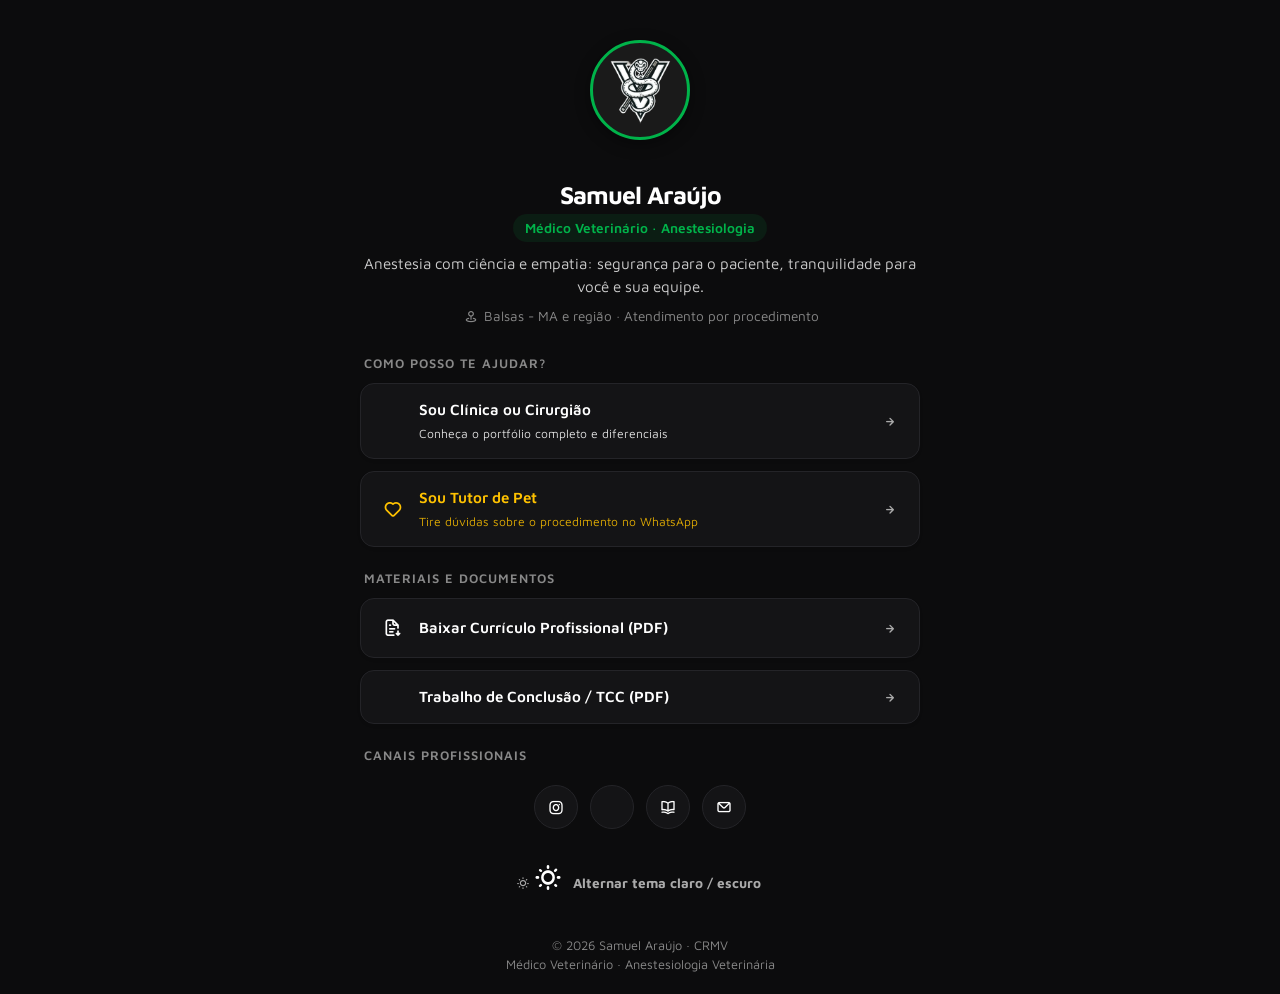
==== commit 95164fbb: "feat: inicia site em modo escuro por padrao ao abrir" ====
--- a/links/index.html
+++ b/links/index.html
@@ -31,12 +31,13 @@
   <link rel="stylesheet" href="../assets/css/links.css">
 </head>
 
-<body class="links-page" data-page="links">
+<body class="links-page dark-mode" data-page="links">
   <div class="links-container">
     <!-- Cabeçalho do Perfil -->
     <header class="links-header">
       <div class="links-avatar-wrapper">
-        <img src="../assets/images/optimized/headerlight.webp"
+        <img src="../assets/images/optimized/headerdark.webp"
+             data-src-light="../assets/images/optimized/headerlight.webp"
              data-src-dark="../assets/images/optimized/headerdark.webp"
              alt="Foto profissional Samuel Araújo"
              class="links-avatar">
@@ -121,7 +122,7 @@
       <!-- Alternador de Tema -->
       <div class="links-theme-toggle">
         <button type="button" class="color-mode">
-          <i class="color-mode-icon uil uil-moon"></i> Alternar tema claro / escuro
+          <i class="color-mode-icon uil uil-sun active"></i> Alternar tema claro / escuro
         </button>
       </div>
     </main>
--- a/assets/css/style.css
+++ b/assets/css/style.css
@@ -337,8 +337,15 @@
   color: #ffffff;
 }
 
+body.dark-mode,
 .dark-mode {
-  background: #0c0c0d;
+  --cor-fundo: #0c0c0d;
+  --cor-fundo-secundario: #141416;
+  --cor-texto: #cccccc;
+  --cor-texto-escuro: #ffffff;
+  --cor-borda: #242428;
+  background-color: #0c0c0d;
+  color: #cccccc;
 }
 
 .dark-mode .navbar-light .navbar-nav .nav-link {
@@ -680,6 +687,104 @@
   vertical-align: middle;
 }
 
+/* Banner de Apresentação com Imagem Grande no Fundo e Overlay de Opacidade */
+.about {
+  position: relative;
+  background-image: url('../images/optimized/hero-banner.webp');
+  background-size: cover;
+  background-position: center right;
+  background-repeat: no-repeat;
+  overflow: hidden;
+  min-height: 85vh;
+}
+
+.about-overlay {
+  position: absolute;
+  top: 0;
+  left: 0;
+  right: 0;
+  bottom: 0;
+  background: linear-gradient(
+    90deg,
+    rgba(255, 255, 255, 0.96) 0%,
+    rgba(255, 255, 255, 0.92) 50%,
+    rgba(255, 255, 255, 0.70) 80%,
+    rgba(255, 255, 255, 0.50) 100%
+  );
+  z-index: 1;
+  pointer-events: none;
+}
+
+.dark-mode .about-overlay {
+  background: linear-gradient(
+    90deg,
+    rgba(12, 12, 13, 0.97) 0%,
+    rgba(12, 12, 13, 0.93) 50%,
+    rgba(12, 12, 13, 0.75) 80%,
+    rgba(12, 12, 13, 0.60) 100%
+  );
+}
+
+.about > .container {
+  position: relative;
+  z-index: 2;
+}
+
+/* Cards de Serviços em 3 Colunas */
+.service-col {
+  margin-bottom: 30px;
+}
+
+.service-card {
+  background-color: var(--cor-fundo, #ffffff);
+  border: 1px solid var(--cor-borda, #eaeaea);
+  border-radius: 16px;
+  padding: 32px 24px;
+  height: 100%;
+  display: flex;
+  flex-direction: column;
+  align-items: center;
+  text-align: center;
+  transition: all 0.3s ease;
+  box-shadow: 0 4px 15px rgba(0, 0, 0, 0.03);
+}
+
+.service-card:hover {
+  transform: translateY(-5px);
+  box-shadow: 0 12px 30px rgba(0, 0, 0, 0.08);
+  border-color: rgba(0, 179, 74, 0.4);
+}
+
+.dark-mode .service-card {
+  background-color: #141416;
+  border-color: #242428;
+  box-shadow: 0 4px 15px rgba(0, 0, 0, 0.3);
+}
+
+.service-icon-box {
+  width: 72px;
+  height: 72px;
+  border-radius: 50%;
+  background-color: var(--cor-fundo-secundario, #f9f9f9);
+  border: 1.5px solid var(--cor-borda, #eaeaea);
+  display: flex;
+  align-items: center;
+  justify-content: center;
+  margin-bottom: 22px;
+  transition: all 0.3s ease;
+}
+
+.service-card:hover .service-icon-box {
+  background-color: rgba(0, 179, 74, 0.12);
+  border-color: var(--cor-primaria, #00b34a);
+  transform: scale(1.06);
+}
+
+.dark-mode .service-icon-box {
+  background-color: #1c1c1e;
+  border-color: #2c2c2e;
+}
+
 .service-card-wrapper {
   display: flex;
   flex-direction: column;
@@ -693,13 +798,15 @@
   display: flex;
   flex-direction: column;
   align-items: center;
+  width: 100%;
 }
 
 .service-description {
   font-weight: 500;
   color: #000;
-  font-size: 15px;
+  font-size: 14px;
   line-height: 1.6;
+  text-align: justify;
 }
 
 .dark-mode .service-description {
--- a/assets/css/links.css
+++ b/assets/css/links.css
@@ -197,3 +197,39 @@
   color: #888;
   margin-top: 30px;
 }
+
+/* Modo escuro para página de links */
+.dark-mode.links-page,
+.dark-mode .links-page {
+  background-color: #0c0c0d;
+  color: #cccccc;
+}
+
+.dark-mode .links-title {
+  color: #ffffff;
+}
+
+.dark-mode .links-bio {
+  color: #cccccc;
+}
+
+.dark-mode .link-btn-card {
+  background: #141416;
+  border-color: #242428;
+  color: #ffffff;
+}
+
+.dark-mode .link-btn-card:hover {
+  border-color: var(--cor-primaria, #00b34a);
+  color: var(--cor-primaria, #00b34a) !important;
+}
+
+.dark-mode .links-social-icon-btn {
+  background: #141416;
+  border-color: #242428;
+  color: #ffffff;
+}
+
+.dark-mode .links-theme-toggle button {
+  color: #aaa;
+}
